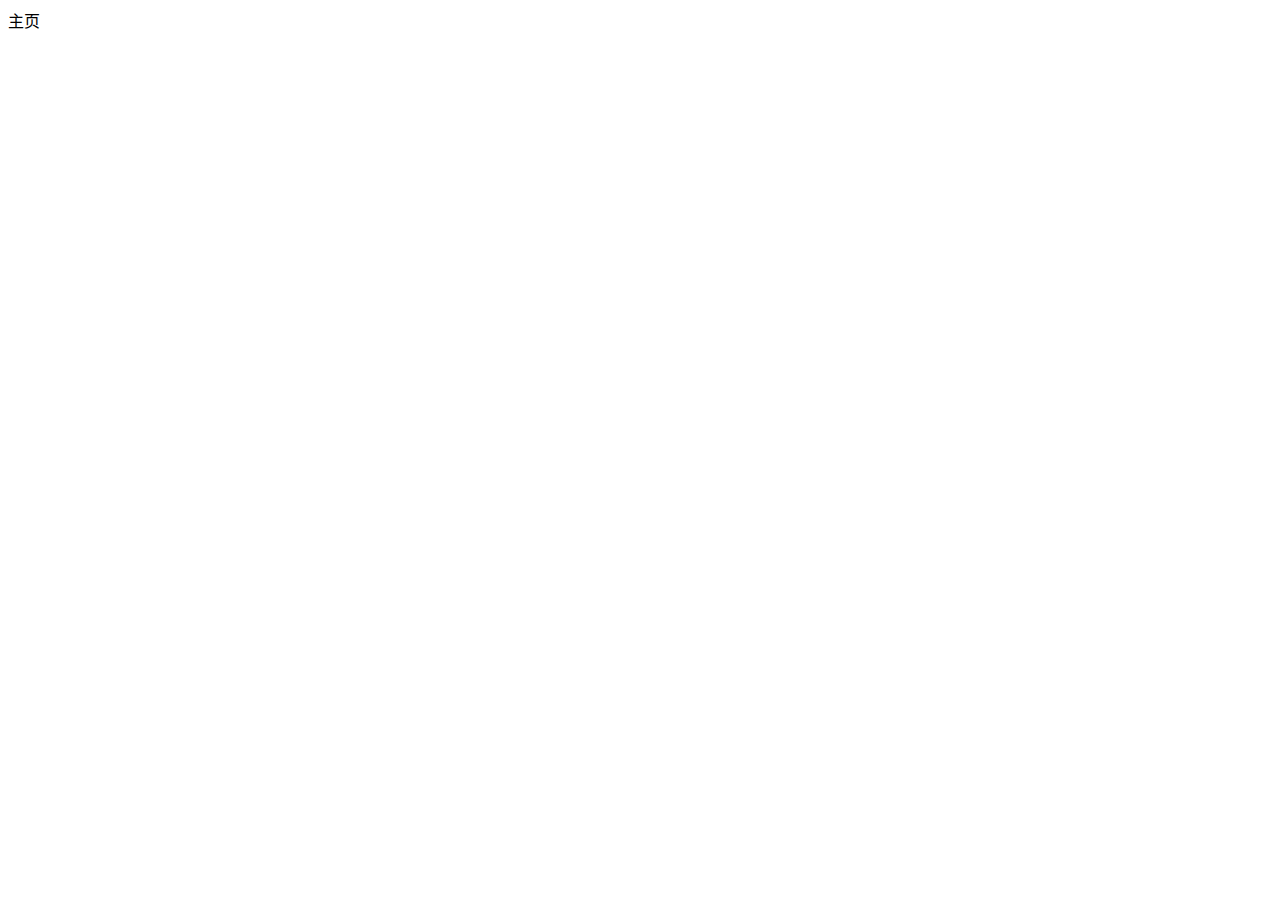
==== index.html @ a513fcd2 "登录完成" ====
<!DOCTYPE html>
<html lang="zh-CN">
<head>
    <meta charset="UTF-8">
    <meta http-equiv="X-UA-Compatible" content="IE=edge">
    <meta name="viewport" content="width=device-width, initial-scale=1.0">
    <title>Document</title>
</head>
<body>
    主页
</body>
</html>
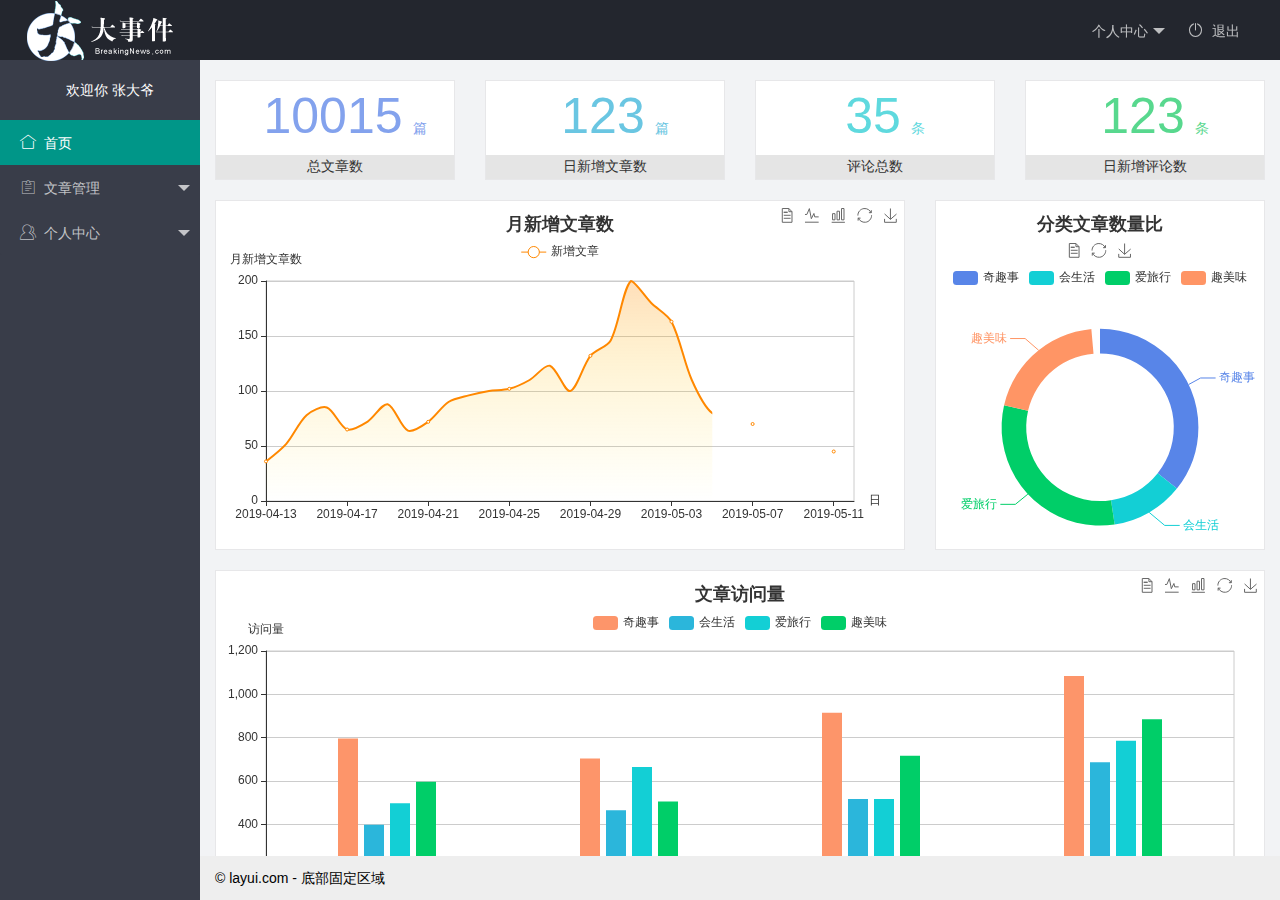
==== commit a3f0a530: "跳转主页完成" ====
--- a/index.html
+++ b/index.html
@@ -1,12 +1,148 @@
 <!DOCTYPE html>
-<html lang="zh-CN">
+<html>
+
 <head>
-    <meta charset="UTF-8">
-    <meta http-equiv="X-UA-Compatible" content="IE=edge">
-    <meta name="viewport" content="width=device-width, initial-scale=1.0">
-    <title>Document</title>
+  <meta charset="utf-8">
+  <meta name="viewport" content="width=device-width, initial-scale=1, maximum-scale=1">
+  <title>layout 后台大布局 - Layui</title>
+  <link rel="stylesheet" href="./assets/lib/layui/css/layui.css">
+  <link rel="stylesheet" href="./index/index.css">
 </head>
-<body>
-    主页
+
+<body class="layui-layout-body">
+  <div class="layui-layout layui-layout-admin">
+    <!-- 头部区域 -->
+    <div class="layui-header">
+      <!-- 左侧：图片 -->
+      <div class="layui-logo">
+        <img src="./assets/images/logo.png" alt="">
+      </div>
+      <!-- 右侧：个人菜单 -->
+      <ul class="layui-nav layui-layout-right">
+        <li class="layui-nav-item">
+          <a href="javascript:;" class="userinfo">
+            <span class="avatar">L</span>
+            <img src="http://t.cn/RCzsdCq" class="layui-nav-img"> 个人中心
+          </a>
+
+          <dl class="layui-nav-child">
+            <dd><a href="">基本资料</a></dd>
+            <dd><a href="">更换头像</a></dd>
+            <dd><a href="">重置密码</a></dd>
+          </dl>
+
+        </li>
+
+        <li class="layui-nav-item">
+          <a href="javascript:;" id="logout">
+            <i class="layui-icon layui-icon-logout"></i>退出
+          </a>
+        </li>
+
+      </ul>
+    </div>
+
+
+    <div class="layui-side layui-bg-black">
+      <div class="layui-side-scroll">
+        <!-- 左侧：顶部欢迎词 -->
+        <div class="userinfo">
+          <span class="avatar">L</span>
+          <img src="http://t.cn/RCzsdCq" class="layui-nav-img"> 欢迎你
+          <span class="username">张大爷</span>
+        </div>
+
+        <!-- 左侧：导航区-->
+        <ul class="layui-nav layui-nav-tree" lay-filter="test" lay-shrink="all">
+          <!-- ***************************************************首页 -->
+          <li class="layui-nav-item layui-this">
+            <a href="./home/home.html" target="fm">
+              <i class="layui-icon layui-icon-home"></i>首页
+            </a>
+          </li>
+
+
+          <!-- ***************************************************文章管理 -->
+          <li class="layui-nav-item">
+
+            <a class="" href="javascript:;">
+              <i class="layui-icon layui-icon-form"></i>文章管理
+            </a>
+
+            <dl class="layui-nav-child">
+              <dd>
+                <a href="./article/category.html" target="fm">
+                  <i class="layui-icon layui-icon-app"></i>类别管理
+                </a>
+              </dd>
+
+
+              <dd>
+                <a href="./article/article.html" target="fm">
+                  <i class="layui-icon layui-icon-app"></i>文章列表
+                </a>
+              </dd>
+
+
+              <dd>
+                <a href="./article/publisher.html" target="fm">
+                  <i class="layui-icon layui-icon-app"></i>发表文章
+                </a>
+              </dd>
+            </dl>
+          </li>
+
+          <!-- *****************************************************个人中心 -->
+          <li class="layui-nav-item">
+
+
+            <a href="javascript:;">
+              <i class="layui-icon layui-icon-user"></i>个人中心
+            </a>
+
+
+            <dl class="layui-nav-child">
+
+              <dd>
+                <a href="./user_info/user_info.html" target="fm">
+                  <i class="layui-icon layui-icon-app"></i>基本资料
+                </a>
+              </dd>
+
+              <dd>
+                <a href="./user/repwd.html" target="fm">
+                  <i class="layui-icon layui-icon-app"></i> 重置密码
+                </a>
+              </dd>
+
+              <dd>
+                <a href="./user/avatar.html" target="fm">
+                  <i class="layui-icon layui-icon-app"></i>更换头像
+                </a>
+              </dd>
+            </dl>
+
+
+
+          </li>
+        </ul>
+      </div>
+    </div>
+
+    <div class="layui-body">
+      <!-- 内容主体区域 -->
+      <!-- <div style="padding: 15px;">内容主体区域</div> -->
+      <iframe src="./home/home.html" name="fm" frameborder="0"></iframe>
+    </div>
+
+    <div class="layui-footer">
+      <!-- 底部固定区域 -->
+      © layui.com - 底部固定区域
+    </div>
+  </div>
+  <script src="./assets/lib/layui/layui.all.js"></script>
+  <script src="./assets/lib/jquery.js"></script>
+  <script src="./index/index.js"></script>
 </body>
+
 </html>--- a/assets/lib/layui/css/layui.css
+++ b/assets/lib/layui/css/layui.css
@@ -0,0 +1,2 @@
+/** layui-v2.5.6 MIT License By https://www.layui.com */
+ .layui-inline,img{display:inline-block;vertical-align:middle}h1,h2,h3,h4,h5,h6{font-weight:400}.layui-edge,.layui-header,.layui-inline,.layui-main{position:relative}.layui-body,.layui-edge,.layui-elip{overflow:hidden}.layui-btn,.layui-edge,.layui-inline,img{vertical-align:middle}.layui-btn,.layui-disabled,.layui-icon,.layui-unselect{-moz-user-select:none;-webkit-user-select:none;-ms-user-select:none}.layui-elip,.layui-form-checkbox span,.layui-form-pane .layui-form-label{text-overflow:ellipsis;white-space:nowrap}.layui-breadcrumb,.layui-tree-btnGroup{visibility:hidden}blockquote,body,button,dd,div,dl,dt,form,h1,h2,h3,h4,h5,h6,input,li,ol,p,pre,td,textarea,th,ul{margin:0;padding:0;-webkit-tap-highlight-color:rgba(0,0,0,0)}a:active,a:hover{outline:0}img{border:none}li{list-style:none}table{border-collapse:collapse;border-spacing:0}h4,h5,h6{font-size:100%}button,input,optgroup,option,select,textarea{font-family:inherit;font-size:inherit;font-style:inherit;font-weight:inherit;outline:0}pre{white-space:pre-wrap;white-space:-moz-pre-wrap;white-space:-pre-wrap;white-space:-o-pre-wrap;word-wrap:break-word}body{line-height:24px;font:14px Helvetica Neue,Helvetica,PingFang SC,Tahoma,Arial,sans-serif}hr{height:1px;margin:10px 0;border:0;clear:both}a{color:#333;text-decoration:none}a:hover{color:#777}a cite{font-style:normal;*cursor:pointer}.layui-border-box,.layui-border-box *{box-sizing:border-box}.layui-box,.layui-box *{box-sizing:content-box}.layui-clear{clear:both;*zoom:1}.layui-clear:after{content:'\20';clear:both;*zoom:1;display:block;height:0}.layui-inline{*display:inline;*zoom:1}.layui-edge{display:inline-block;width:0;height:0;border-width:6px;border-style:dashed;border-color:transparent}.layui-edge-top{top:-4px;border-bottom-color:#999;border-bottom-style:solid}.layui-edge-right{border-left-color:#999;border-left-style:solid}.layui-edge-bottom{top:2px;border-top-color:#999;border-top-style:solid}.layui-edge-left{border-right-color:#999;border-right-style:solid}.layui-disabled,.layui-disabled:hover{color:#d2d2d2!important;cursor:not-allowed!important}.layui-circle{border-radius:100%}.layui-show{display:block!important}.layui-hide{display:none!important}@font-face{font-family:layui-icon;src:url(../font/iconfont.eot?v=256);src:url(../font/iconfont.eot?v=256#iefix) format('embedded-opentype'),url(../font/iconfont.woff2?v=256) format('woff2'),url(../font/iconfont.woff?v=256) format('woff'),url(../font/iconfont.ttf?v=256) format('truetype'),url(../font/iconfont.svg?v=256#layui-icon) format('svg')}.layui-icon{font-family:layui-icon!important;font-size:16px;font-style:normal;-webkit-font-smoothing:antialiased;-moz-osx-font-smoothing:grayscale}.layui-icon-reply-fill:before{content:"\e611"}.layui-icon-set-fill:before{content:"\e614"}.layui-icon-menu-fill:before{content:"\e60f"}.layui-icon-search:before{content:"\e615"}.layui-icon-share:before{content:"\e641"}.layui-icon-set-sm:before{content:"\e620"}.layui-icon-engine:before{content:"\e628"}.layui-icon-close:before{content:"\1006"}.layui-icon-close-fill:before{content:"\1007"}.layui-icon-chart-screen:before{content:"\e629"}.layui-icon-star:before{content:"\e600"}.layui-icon-circle-dot:before{content:"\e617"}.layui-icon-chat:before{content:"\e606"}.layui-icon-release:before{content:"\e609"}.layui-icon-list:before{content:"\e60a"}.layui-icon-chart:before{content:"\e62c"}.layui-icon-ok-circle:before{content:"\1005"}.layui-icon-layim-theme:before{content:"\e61b"}.layui-icon-table:before{content:"\e62d"}.layui-icon-right:before{content:"\e602"}.layui-icon-left:before{content:"\e603"}.layui-icon-cart-simple:before{content:"\e698"}.layui-icon-face-cry:before{content:"\e69c"}.layui-icon-face-smile:before{content:"\e6af"}.layui-icon-survey:before{content:"\e6b2"}.layui-icon-tree:before{content:"\e62e"}.layui-icon-ie:before{content:"\e7bb"}.layui-icon-upload-circle:before{content:"\e62f"}.layui-icon-add-circle:before{content:"\e61f"}.layui-icon-download-circle:before{content:"\e601"}.layui-icon-templeate-1:before{content:"\e630"}.layui-icon-util:before{content:"\e631"}.layui-icon-face-surprised:before{content:"\e664"}.layui-icon-edit:before{content:"\e642"}.layui-icon-speaker:before{content:"\e645"}.layui-icon-down:before{content:"\e61a"}.layui-icon-file:before{content:"\e621"}.layui-icon-layouts:before{content:"\e632"}.layui-icon-rate-half:before{content:"\e6c9"}.layui-icon-add-circle-fine:before{content:"\e608"}.layui-icon-prev-circle:before{content:"\e633"}.layui-icon-read:before{content:"\e705"}.layui-icon-404:before{content:"\e61c"}.layui-icon-carousel:before{content:"\e634"}.layui-icon-help:before{content:"\e607"}.layui-icon-code-circle:before{content:"\e635"}.layui-icon-windows:before{content:"\e67f"}.layui-icon-water:before{content:"\e636"}.layui-icon-username:before{content:"\e66f"}.layui-icon-find-fill:before{content:"\e670"}.layui-icon-about:before{content:"\e60b"}.layui-icon-location:before{content:"\e715"}.layui-icon-up:before{content:"\e619"}.layui-icon-pause:before{content:"\e651"}.layui-icon-date:before{content:"\e637"}.layui-icon-layim-uploadfile:before{content:"\e61d"}.layui-icon-delete:before{content:"\e640"}.layui-icon-play:before{content:"\e652"}.layui-icon-top:before{content:"\e604"}.layui-icon-firefox:before{content:"\e686"}.layui-icon-friends:before{content:"\e612"}.layui-icon-refresh-3:before{content:"\e9aa"}.layui-icon-ok:before{content:"\e605"}.layui-icon-layer:before{content:"\e638"}.layui-icon-face-smile-fine:before{content:"\e60c"}.layui-icon-dollar:before{content:"\e659"}.layui-icon-group:before{content:"\e613"}.layui-icon-layim-download:before{content:"\e61e"}.layui-icon-picture-fine:before{content:"\e60d"}.layui-icon-link:before{content:"\e64c"}.layui-icon-diamond:before{content:"\e735"}.layui-icon-log:before{content:"\e60e"}.layui-icon-key:before{content:"\e683"}.layui-icon-rate-solid:before{content:"\e67a"}.layui-icon-fonts-del:before{content:"\e64f"}.layui-icon-unlink:before{content:"\e64d"}.layui-icon-fonts-clear:before{content:"\e639"}.layui-icon-triangle-r:before{content:"\e623"}.layui-icon-circle:before{content:"\e63f"}.layui-icon-radio:before{content:"\e643"}.layui-icon-align-center:before{content:"\e647"}.layui-icon-align-right:before{content:"\e648"}.layui-icon-align-left:before{content:"\e649"}.layui-icon-loading-1:before{content:"\e63e"}.layui-icon-return:before{content:"\e65c"}.layui-icon-fonts-strong:before{content:"\e62b"}.layui-icon-upload:before{content:"\e67c"}.layui-icon-dialogue:before{content:"\e63a"}.layui-icon-video:before{content:"\e6ed"}.layui-icon-headset:before{content:"\e6fc"}.layui-icon-cellphone-fine:before{content:"\e63b"}.layui-icon-add-1:before{content:"\e654"}.layui-icon-face-smile-b:before{content:"\e650"}.layui-icon-fonts-html:before{content:"\e64b"}.layui-icon-screen-full:before{content:"\e622"}.layui-icon-form:before{content:"\e63c"}.layui-icon-cart:before{content:"\e657"}.layui-icon-camera-fill:before{content:"\e65d"}.layui-icon-tabs:before{content:"\e62a"}.layui-icon-heart-fill:before{content:"\e68f"}.layui-icon-fonts-code:before{content:"\e64e"}.layui-icon-ios:before{content:"\e680"}.layui-icon-at:before{content:"\e687"}.layui-icon-fire:before{content:"\e756"}.layui-icon-set:before{content:"\e716"}.layui-icon-fonts-u:before{content:"\e646"}.layui-icon-triangle-d:before{content:"\e625"}.layui-icon-tips:before{content:"\e702"}.layui-icon-picture:before{content:"\e64a"}.layui-icon-more-vertical:before{content:"\e671"}.layui-icon-bluetooth:before{content:"\e689"}.layui-icon-flag:before{content:"\e66c"}.layui-icon-loading:before{content:"\e63d"}.layui-icon-fonts-i:before{content:"\e644"}.layui-icon-refresh-1:before{content:"\e666"}.layui-icon-rmb:before{content:"\e65e"}.layui-icon-addition:before{content:"\e624"}.layui-icon-home:before{content:"\e68e"}.layui-icon-time:before{content:"\e68d"}.layui-icon-user:before{content:"\e770"}.layui-icon-notice:before{content:"\e667"}.layui-icon-chrome:before{content:"\e68a"}.layui-icon-edge:before{content:"\e68b"}.layui-icon-login-weibo:before{content:"\e675"}.layui-icon-voice:before{content:"\e688"}.layui-icon-upload-drag:before{content:"\e681"}.layui-icon-login-qq:before{content:"\e676"}.layui-icon-snowflake:before{content:"\e6b1"}.layui-icon-heart:before{content:"\e68c"}.layui-icon-logout:before{content:"\e682"}.layui-icon-file-b:before{content:"\e655"}.layui-icon-template:before{content:"\e663"}.layui-icon-transfer:before{content:"\e691"}.layui-icon-auz:before{content:"\e672"}.layui-icon-console:before{content:"\e665"}.layui-icon-app:before{content:"\e653"}.layui-icon-prev:before{content:"\e65a"}.layui-icon-website:before{content:"\e7ae"}.layui-icon-next:before{content:"\e65b"}.layui-icon-component:before{content:"\e857"}.layui-icon-android:before{content:"\e684"}.layui-icon-more:before{content:"\e65f"}.layui-icon-login-wechat:before{content:"\e677"}.layui-icon-shrink-right:before{content:"\e668"}.layui-icon-spread-left:before{content:"\e66b"}.layui-icon-camera:before{content:"\e660"}.layui-icon-note:before{content:"\e66e"}.layui-icon-refresh:before{content:"\e669"}.layui-icon-female:before{content:"\e661"}.layui-icon-male:before{content:"\e662"}.layui-icon-screen-restore:before{content:"\e758"}.layui-icon-password:before{content:"\e673"}.layui-icon-senior:before{content:"\e674"}.layui-icon-theme:before{content:"\e66a"}.layui-icon-tread:before{content:"\e6c5"}.layui-icon-praise:before{content:"\e6c6"}.layui-icon-star-fill:before{content:"\e658"}.layui-icon-rate:before{content:"\e67b"}.layui-icon-template-1:before{content:"\e656"}.layui-icon-vercode:before{content:"\e679"}.layui-icon-service:before{content:"\e626"}.layui-icon-cellphone:before{content:"\e678"}.layui-icon-print:before{content:"\e66d"}.layui-icon-cols:before{content:"\e610"}.layui-icon-wifi:before{content:"\e7e0"}.layui-icon-export:before{content:"\e67d"}.layui-icon-rss:before{content:"\e808"}.layui-icon-slider:before{content:"\e714"}.layui-icon-email:before{content:"\e618"}.layui-icon-subtraction:before{content:"\e67e"}.layui-icon-mike:before{content:"\e6dc"}.layui-icon-light:before{content:"\e748"}.layui-icon-gift:before{content:"\e627"}.layui-icon-mute:before{content:"\e685"}.layui-icon-reduce-circle:before{content:"\e616"}.layui-icon-music:before{content:"\e690"}.layui-main{width:1140px;margin:0 auto}.layui-header{z-index:1000;height:60px}.layui-header a:hover{transition:all .5s;-webkit-transition:all .5s}.layui-side{position:fixed;left:0;top:0;bottom:0;z-index:999;width:200px;overflow-x:hidden}.layui-side-scroll{position:relative;width:220px;height:100%;overflow-x:hidden}.layui-body{position:absolute;left:200px;right:0;top:0;bottom:0;z-index:998;width:auto;overflow-y:auto;box-sizing:border-box}.layui-layout-body{overflow:hidden}.layui-layout-admin .layui-header{background-color:#23262E}.layui-layout-admin .layui-side{top:60px;width:200px;overflow-x:hidden}.layui-layout-admin .layui-body{position:fixed;top:60px;bottom:44px}.layui-layout-admin .layui-main{width:auto;margin:0 15px}.layui-layout-admin .layui-footer{position:fixed;left:200px;right:0;bottom:0;height:44px;line-height:44px;padding:0 15px;background-color:#eee}.layui-layout-admin .layui-logo{position:absolute;left:0;top:0;width:200px;height:100%;line-height:60px;text-align:center;color:#009688;font-size:16px}.layui-layout-admin .layui-header .layui-nav{background:0 0}.layui-layout-left{position:absolute!important;left:200px;top:0}.layui-layout-right{position:absolute!important;right:0;top:0}.layui-container{position:relative;margin:0 auto;padding:0 15px;box-sizing:border-box}.layui-fluid{position:relative;margin:0 auto;padding:0 15px}.layui-row:after,.layui-row:before{content:'';display:block;clear:both}.layui-col-lg1,.layui-col-lg10,.layui-col-lg11,.layui-col-lg12,.layui-col-lg2,.layui-col-lg3,.layui-col-lg4,.layui-col-lg5,.layui-col-lg6,.layui-col-lg7,.layui-col-lg8,.layui-col-lg9,.layui-col-md1,.layui-col-md10,.layui-col-md11,.layui-col-md12,.layui-col-md2,.layui-col-md3,.layui-col-md4,.layui-col-md5,.layui-col-md6,.layui-col-md7,.layui-col-md8,.layui-col-md9,.layui-col-sm1,.layui-col-sm10,.layui-col-sm11,.layui-col-sm12,.layui-col-sm2,.layui-col-sm3,.layui-col-sm4,.layui-col-sm5,.layui-col-sm6,.layui-col-sm7,.layui-col-sm8,.layui-col-sm9,.layui-col-xs1,.layui-col-xs10,.layui-col-xs11,.layui-col-xs12,.layui-col-xs2,.layui-col-xs3,.layui-col-xs4,.layui-col-xs5,.layui-col-xs6,.layui-col-xs7,.layui-col-xs8,.layui-col-xs9{position:relative;display:block;box-sizing:border-box}.layui-col-xs1,.layui-col-xs10,.layui-col-xs11,.layui-col-xs12,.layui-col-xs2,.layui-col-xs3,.layui-col-xs4,.layui-col-xs5,.layui-col-xs6,.layui-col-xs7,.layui-col-xs8,.layui-col-xs9{float:left}.layui-col-xs1{width:8.33333333%}.layui-col-xs2{width:16.66666667%}.layui-col-xs3{width:25%}.layui-col-xs4{width:33.33333333%}.layui-col-xs5{width:41.66666667%}.layui-col-xs6{width:50%}.layui-col-xs7{width:58.33333333%}.layui-col-xs8{width:66.66666667%}.layui-col-xs9{width:75%}.layui-col-xs10{width:83.33333333%}.layui-col-xs11{width:91.66666667%}.layui-col-xs12{width:100%}.layui-col-xs-offset1{margin-left:8.33333333%}.layui-col-xs-offset2{margin-left:16.66666667%}.layui-col-xs-offset3{margin-left:25%}.layui-col-xs-offset4{margin-left:33.33333333%}.layui-col-xs-offset5{margin-left:41.66666667%}.layui-col-xs-offset6{margin-left:50%}.layui-col-xs-offset7{margin-left:58.33333333%}.layui-col-xs-offset8{margin-left:66.66666667%}.layui-col-xs-offset9{margin-left:75%}.layui-col-xs-offset10{margin-left:83.33333333%}.layui-col-xs-offset11{margin-left:91.66666667%}.layui-col-xs-offset12{margin-left:100%}@media screen and (max-width:768px){.layui-hide-xs{display:none!important}.layui-show-xs-block{display:block!important}.layui-show-xs-inline{display:inline!important}.layui-show-xs-inline-block{display:inline-block!important}}@media screen and (min-width:768px){.layui-container{width:750px}.layui-hide-sm{display:none!important}.layui-show-sm-block{display:block!important}.layui-show-sm-inline{display:inline!important}.layui-show-sm-inline-block{display:inline-block!important}.layui-col-sm1,.layui-col-sm10,.layui-col-sm11,.layui-col-sm12,.layui-col-sm2,.layui-col-sm3,.layui-col-sm4,.layui-col-sm5,.layui-col-sm6,.layui-col-sm7,.layui-col-sm8,.layui-col-sm9{float:left}.layui-col-sm1{width:8.33333333%}.layui-col-sm2{width:16.66666667%}.layui-col-sm3{width:25%}.layui-col-sm4{width:33.33333333%}.layui-col-sm5{width:41.66666667%}.layui-col-sm6{width:50%}.layui-col-sm7{width:58.33333333%}.layui-col-sm8{width:66.66666667%}.layui-col-sm9{width:75%}.layui-col-sm10{width:83.33333333%}.layui-col-sm11{width:91.66666667%}.layui-col-sm12{width:100%}.layui-col-sm-offset1{margin-left:8.33333333%}.layui-col-sm-offset2{margin-left:16.66666667%}.layui-col-sm-offset3{margin-left:25%}.layui-col-sm-offset4{margin-left:33.33333333%}.layui-col-sm-offset5{margin-left:41.66666667%}.layui-col-sm-offset6{margin-left:50%}.layui-col-sm-offset7{margin-left:58.33333333%}.layui-col-sm-offset8{margin-left:66.66666667%}.layui-col-sm-offset9{margin-left:75%}.layui-col-sm-offset10{margin-left:83.33333333%}.layui-col-sm-offset11{margin-left:91.66666667%}.layui-col-sm-offset12{margin-left:100%}}@media screen and (min-width:992px){.layui-container{width:970px}.layui-hide-md{display:none!important}.layui-show-md-block{display:block!important}.layui-show-md-inline{display:inline!important}.layui-show-md-inline-block{display:inline-block!important}.layui-col-md1,.layui-col-md10,.layui-col-md11,.layui-col-md12,.layui-col-md2,.layui-col-md3,.layui-col-md4,.layui-col-md5,.layui-col-md6,.layui-col-md7,.layui-col-md8,.layui-col-md9{float:left}.layui-col-md1{width:8.33333333%}.layui-col-md2{width:16.66666667%}.layui-col-md3{width:25%}.layui-col-md4{width:33.33333333%}.layui-col-md5{width:41.66666667%}.layui-col-md6{width:50%}.layui-col-md7{width:58.33333333%}.layui-col-md8{width:66.66666667%}.layui-col-md9{width:75%}.layui-col-md10{width:83.33333333%}.layui-col-md11{width:91.66666667%}.layui-col-md12{width:100%}.layui-col-md-offset1{margin-left:8.33333333%}.layui-col-md-offset2{margin-left:16.66666667%}.layui-col-md-offset3{margin-left:25%}.layui-col-md-offset4{margin-left:33.33333333%}.layui-col-md-offset5{margin-left:41.66666667%}.layui-col-md-offset6{margin-left:50%}.layui-col-md-offset7{margin-left:58.33333333%}.layui-col-md-offset8{margin-left:66.66666667%}.layui-col-md-offset9{margin-left:75%}.layui-col-md-offset10{margin-left:83.33333333%}.layui-col-md-offset11{margin-left:91.66666667%}.layui-col-md-offset12{margin-left:100%}}@media screen and (min-width:1200px){.layui-container{width:1170px}.layui-hide-lg{display:none!important}.layui-show-lg-block{display:block!important}.layui-show-lg-inline{display:inline!important}.layui-show-lg-inline-block{display:inline-block!important}.layui-col-lg1,.layui-col-lg10,.layui-col-lg11,.layui-col-lg12,.layui-col-lg2,.layui-col-lg3,.layui-col-lg4,.layui-col-lg5,.layui-col-lg6,.layui-col-lg7,.layui-col-lg8,.layui-col-lg9{float:left}.layui-col-lg1{width:8.33333333%}.layui-col-lg2{width:16.66666667%}.layui-col-lg3{width:25%}.layui-col-lg4{width:33.33333333%}.layui-col-lg5{width:41.66666667%}.layui-col-lg6{width:50%}.layui-col-lg7{width:58.33333333%}.layui-col-lg8{width:66.66666667%}.layui-col-lg9{width:75%}.layui-col-lg10{width:83.33333333%}.layui-col-lg11{width:91.66666667%}.layui-col-lg12{width:100%}.layui-col-lg-offset1{margin-left:8.33333333%}.layui-col-lg-offset2{margin-left:16.66666667%}.layui-col-lg-offset3{margin-left:25%}.layui-col-lg-offset4{margin-left:33.33333333%}.layui-col-lg-offset5{margin-left:41.66666667%}.layui-col-lg-offset6{margin-left:50%}.layui-col-lg-offset7{margin-left:58.33333333%}.layui-col-lg-offset8{margin-left:66.66666667%}.layui-col-lg-offset9{margin-left:75%}.layui-col-lg-offset10{margin-left:83.33333333%}.layui-col-lg-offset11{margin-left:91.66666667%}.layui-col-lg-offset12{margin-left:100%}}.layui-col-space1{margin:-.5px}.layui-col-space1>*{padding:.5px}.layui-col-space2{margin:-1px}.layui-col-space2>*{padding:1px}.layui-col-space4{margin:-2px}.layui-col-space4>*{padding:2px}.layui-col-space5{margin:-2.5px}.layui-col-space5>*{padding:2.5px}.layui-col-space6{margin:-3px}.layui-col-space6>*{padding:3px}.layui-col-space8{margin:-4px}.layui-col-space8>*{padding:4px}.layui-col-space10{margin:-5px}.layui-col-space10>*{padding:5px}.layui-col-space12{margin:-6px}.layui-col-space12>*{padding:6px}.layui-col-space14{margin:-7px}.layui-col-space14>*{padding:7px}.layui-col-space15{margin:-7.5px}.layui-col-space15>*{padding:7.5px}.layui-col-space16{margin:-8px}.layui-col-space16>*{padding:8px}.layui-col-space18{margin:-9px}.layui-col-space18>*{padding:9px}.layui-col-space20{margin:-10px}.layui-col-space20>*{padding:10px}.layui-col-space22{margin:-11px}.layui-col-space22>*{padding:11px}.layui-col-space24{margin:-12px}.layui-col-space24>*{padding:12px}.layui-col-space25{margin:-12.5px}.layui-col-space25>*{padding:12.5px}.layui-col-space26{margin:-13px}.layui-col-space26>*{padding:13px}.layui-col-space28{margin:-14px}.layui-col-space28>*{padding:14px}.layui-col-space30{margin:-15px}.layui-col-space30>*{padding:15px}.layui-btn,.layui-input,.layui-select,.layui-textarea,.layui-upload-button{outline:0;-webkit-appearance:none;transition:all .3s;-webkit-transition:all .3s;box-sizing:border-box}.layui-elem-quote{margin-bottom:10px;padding:15px;line-height:22px;border-left:5px solid #009688;border-radius:0 2px 2px 0;background-color:#f2f2f2}.layui-quote-nm{border-style:solid;border-width:1px 1px 1px 5px;background:0 0}.layui-elem-field{margin-bottom:10px;padding:0;border-width:1px;border-style:solid}.layui-elem-field legend{margin-left:20px;padding:0 10px;font-size:20px;font-weight:300}.layui-field-title{margin:10px 0 20px;border-width:1px 0 0}.layui-field-box{padding:10px 15px}.layui-field-title .layui-field-box{padding:10px 0}.layui-progress{position:relative;height:6px;border-radius:20px;background-color:#e2e2e2}.layui-progress-bar{position:absolute;left:0;top:0;width:0;max-width:100%;height:6px;border-radius:20px;text-align:right;background-color:#5FB878;transition:all .3s;-webkit-transition:all .3s}.layui-progress-big,.layui-progress-big .layui-progress-bar{height:18px;line-height:18px}.layui-progress-text{position:relative;top:-20px;line-height:18px;font-size:12px;color:#666}.layui-progress-big .layui-progress-text{position:static;padding:0 10px;color:#fff}.layui-collapse{border-width:1px;border-style:solid;border-radius:2px}.layui-colla-content,.layui-colla-item{border-top-width:1px;border-top-style:solid}.layui-colla-item:first-child{border-top:none}.layui-colla-title{position:relative;height:42px;line-height:42px;padding:0 15px 0 35px;color:#333;background-color:#f2f2f2;cursor:pointer;font-size:14px;overflow:hidden}.layui-colla-content{display:none;padding:10px 15px;line-height:22px;color:#666}.layui-colla-icon{position:absolute;left:15px;top:0;font-size:14px}.layui-card{margin-bottom:15px;border-radius:2px;background-color:#fff;box-shadow:0 1px 2px 0 rgba(0,0,0,.05)}.layui-card:last-child{margin-bottom:0}.layui-card-header{position:relative;height:42px;line-height:42px;padding:0 15px;border-bottom:1px solid #f6f6f6;color:#333;border-radius:2px 2px 0 0;font-size:14px}.layui-bg-black,.layui-bg-blue,.layui-bg-cyan,.layui-bg-green,.layui-bg-orange,.layui-bg-red{color:#fff!important}.layui-card-body{position:relative;padding:10px 15px;line-height:24px}.layui-card-body[pad15]{padding:15px}.layui-card-body[pad20]{padding:20px}.layui-card-body .layui-table{margin:5px 0}.layui-card .layui-tab{margin:0}.layui-panel-window{position:relative;padding:15px;border-radius:0;border-top:5px solid #E6E6E6;background-color:#fff}.layui-auxiliar-moving{position:fixed;left:0;right:0;top:0;bottom:0;width:100%;height:100%;background:0 0;z-index:9999999999}.layui-form-label,.layui-form-mid,.layui-form-select,.layui-input-block,.layui-input-inline,.layui-textarea{position:relative}.layui-bg-red{background-color:#FF5722!important}.layui-bg-orange{background-color:#FFB800!important}.layui-bg-green{background-color:#009688!important}.layui-bg-cyan{background-color:#2F4056!important}.layui-bg-blue{background-color:#1E9FFF!important}.layui-bg-black{background-color:#393D49!important}.layui-bg-gray{background-color:#eee!important;color:#666!important}.layui-badge-rim,.layui-colla-content,.layui-colla-item,.layui-collapse,.layui-elem-field,.layui-form-pane .layui-form-item[pane],.layui-form-pane .layui-form-label,.layui-input,.layui-layedit,.layui-layedit-tool,.layui-quote-nm,.layui-select,.layui-tab-bar,.layui-tab-card,.layui-tab-title,.layui-tab-title .layui-this:after,.layui-textarea{border-color:#e6e6e6}.layui-timeline-item:before,hr{background-color:#e6e6e6}.layui-text{line-height:22px;font-size:14px;color:#666}.layui-text h1,.layui-text h2,.layui-text h3{font-weight:500;color:#333}.layui-text h1{font-size:30px}.layui-text h2{font-size:24px}.layui-text h3{font-size:18px}.layui-text a:not(.layui-btn){color:#01AAED}.layui-text a:not(.layui-btn):hover{text-decoration:underline}.layui-text ul{padding:5px 0 5px 15px}.layui-text ul li{margin-top:5px;list-style-type:disc}.layui-text em,.layui-word-aux{color:#999!important;padding:0 5px!important}.layui-btn{display:inline-block;height:38px;line-height:38px;padding:0 18px;background-color:#009688;color:#fff;white-space:nowrap;text-align:center;font-size:14px;border:none;border-radius:2px;cursor:pointer}.layui-btn:hover{opacity:.8;filter:alpha(opacity=80);color:#fff}.layui-btn:active{opacity:1;filter:alpha(opacity=100)}.layui-btn+.layui-btn{margin-left:10px}.layui-btn-container{font-size:0}.layui-btn-container .layui-btn{margin-right:10px;margin-bottom:10px}.layui-btn-container .layui-btn+.layui-btn{margin-left:0}.layui-table .layui-btn-container .layui-btn{margin-bottom:9px}.layui-btn-radius{border-radius:100px}.layui-btn .layui-icon{margin-right:3px;font-size:18px;vertical-align:bottom;vertical-align:middle\9}.layui-btn-primary{border:1px solid #C9C9C9;background-color:#fff;color:#555}.layui-btn-primary:hover{border-color:#009688;color:#333}.layui-btn-normal{background-color:#1E9FFF}.layui-btn-warm{background-color:#FFB800}.layui-btn-danger{background-color:#FF5722}.layui-btn-checked{background-color:#5FB878}.layui-btn-disabled,.layui-btn-disabled:active,.layui-btn-disabled:hover{border:1px solid #e6e6e6;background-color:#FBFBFB;color:#C9C9C9;cursor:not-allowed;opacity:1}.layui-btn-lg{height:44px;line-height:44px;padding:0 25px;font-size:16px}.layui-btn-sm{height:30px;line-height:30px;padding:0 10px;font-size:12px}.layui-btn-sm i{font-size:16px!important}.layui-btn-xs{height:22px;line-height:22px;padding:0 5px;font-size:12px}.layui-btn-xs i{font-size:14px!important}.layui-btn-group{display:inline-block;vertical-align:middle;font-size:0}.layui-btn-group .layui-btn{margin-left:0!important;margin-right:0!important;border-left:1px solid rgba(255,255,255,.5);border-radius:0}.layui-btn-group .layui-btn-primary{border-left:none}.layui-btn-group .layui-btn-primary:hover{border-color:#C9C9C9;color:#009688}.layui-btn-group .layui-btn:first-child{border-left:none;border-radius:2px 0 0 2px}.layui-btn-group .layui-btn-primary:first-child{border-left:1px solid #c9c9c9}.layui-btn-group .layui-btn:last-child{border-radius:0 2px 2px 0}.layui-btn-group .layui-btn+.layui-btn{margin-left:0}.layui-btn-group+.layui-btn-group{margin-left:10px}.layui-btn-fluid{width:100%}.layui-input,.layui-select,.layui-textarea{height:38px;line-height:1.3;line-height:38px\9;border-width:1px;border-style:solid;background-color:#fff;border-radius:2px}.layui-input::-webkit-input-placeholder,.layui-select::-webkit-input-placeholder,.layui-textarea::-webkit-input-placeholder{line-height:1.3}.layui-input,.layui-textarea{display:block;width:100%;padding-left:10px}.layui-input:hover,.layui-textarea:hover{border-color:#D2D2D2!important}.layui-input:focus,.layui-textarea:focus{border-color:#C9C9C9!important}.layui-textarea{min-height:100px;height:auto;line-height:20px;padding:6px 10px;resize:vertical}.layui-select{padding:0 10px}.layui-form input[type=checkbox],.layui-form input[type=radio],.layui-form select{display:none}.layui-form [lay-ignore]{display:initial}.layui-form-item{margin-bottom:15px;clear:both;*zoom:1}.layui-form-item:after{content:'\20';clear:both;*zoom:1;display:block;height:0}.layui-form-label{float:left;display:block;padding:9px 15px;width:80px;font-weight:400;line-height:20px;text-align:right}.layui-form-label-col{display:block;float:none;padding:9px 0;line-height:20px;text-align:left}.layui-form-item .layui-inline{margin-bottom:5px;margin-right:10px}.layui-input-block{margin-left:110px;min-height:36px}.layui-input-inline{display:inline-block;vertical-align:middle}.layui-form-item .layui-input-inline{float:left;width:190px;margin-right:10px}.layui-form-text .layui-input-inline{width:auto}.layui-form-mid{float:left;display:block;padding:9px 0!important;line-height:20px;margin-right:10px}.layui-form-danger+.layui-form-select .layui-input,.layui-form-danger:focus{border-color:#FF5722!important}.layui-form-select .layui-input{padding-right:30px;cursor:pointer}.layui-form-select .layui-edge{position:absolute;right:10px;top:50%;margin-top:-3px;cursor:pointer;border-width:6px;border-top-color:#c2c2c2;border-top-style:solid;transition:all .3s;-webkit-transition:all .3s}.layui-form-select dl{display:none;position:absolute;left:0;top:42px;padding:5px 0;z-index:899;min-width:100%;border:1px solid #d2d2d2;max-height:300px;overflow-y:auto;background-color:#fff;border-radius:2px;box-shadow:0 2px 4px rgba(0,0,0,.12);box-sizing:border-box}.layui-form-select dl dd,.layui-form-select dl dt{padding:0 10px;line-height:36px;white-space:nowrap;overflow:hidden;text-overflow:ellipsis}.layui-form-select dl dt{font-size:12px;color:#999}.layui-form-select dl dd{cursor:pointer}.layui-form-select dl dd:hover{background-color:#f2f2f2;-webkit-transition:.5s all;transition:.5s all}.layui-form-select .layui-select-group dd{padding-left:20px}.layui-form-select dl dd.layui-select-tips{padding-left:10px!important;color:#999}.layui-form-select dl dd.layui-this{background-color:#5FB878;color:#fff}.layui-form-checkbox,.layui-form-select dl dd.layui-disabled{background-color:#fff}.layui-form-selected dl{display:block}.layui-form-checkbox,.layui-form-checkbox *,.layui-form-switch{display:inline-block;vertical-align:middle}.layui-form-selected .layui-edge{margin-top:-9px;-webkit-transform:rotate(180deg);transform:rotate(180deg);margin-top:-3px\9}:root .layui-form-selected .layui-edge{margin-top:-9px\0/IE9}.layui-form-selectup dl{top:auto;bottom:42px}.layui-select-none{margin:5px 0;text-align:center;color:#999}.layui-select-disabled .layui-disabled{border-color:#eee!important}.layui-select-disabled .layui-edge{border-top-color:#d2d2d2}.layui-form-checkbox{position:relative;height:30px;line-height:30px;margin-right:10px;padding-right:30px;cursor:pointer;font-size:0;-webkit-transition:.1s linear;transition:.1s linear;box-sizing:border-box}.layui-form-checkbox span{padding:0 10px;height:100%;font-size:14px;border-radius:2px 0 0 2px;background-color:#d2d2d2;color:#fff;overflow:hidden}.layui-form-checkbox:hover span{background-color:#c2c2c2}.layui-form-checkbox i{position:absolute;right:0;top:0;width:30px;height:28px;border:1px solid #d2d2d2;border-left:none;border-radius:0 2px 2px 0;color:#fff;font-size:20px;text-align:center}.layui-form-checkbox:hover i{border-color:#c2c2c2;color:#c2c2c2}.layui-form-checked,.layui-form-checked:hover{border-color:#5FB878}.layui-form-checked span,.layui-form-checked:hover span{background-color:#5FB878}.layui-form-checked i,.layui-form-checked:hover i{color:#5FB878}.layui-form-item .layui-form-checkbox{margin-top:4px}.layui-form-checkbox[lay-skin=primary]{height:auto!important;line-height:normal!important;min-width:18px;min-height:18px;border:none!important;margin-right:0;padding-left:28px;padding-right:0;background:0 0}.layui-form-checkbox[lay-skin=primary] span{padding-left:0;padding-right:15px;line-height:18px;background:0 0;color:#666}.layui-form-checkbox[lay-skin=primary] i{right:auto;left:0;width:16px;height:16px;line-height:16px;border:1px solid #d2d2d2;font-size:12px;border-radius:2px;background-color:#fff;-webkit-transition:.1s linear;transition:.1s linear}.layui-form-checkbox[lay-skin=primary]:hover i{border-color:#5FB878;color:#fff}.layui-form-checked[lay-skin=primary] i{border-color:#5FB878!important;background-color:#5FB878;color:#fff}.layui-checkbox-disbaled[lay-skin=primary] span{background:0 0!important;color:#c2c2c2}.layui-checkbox-disbaled[lay-skin=primary]:hover i{border-color:#d2d2d2}.layui-form-item .layui-form-checkbox[lay-skin=primary]{margin-top:10px}.layui-form-switch{position:relative;height:22px;line-height:22px;min-width:35px;padding:0 5px;margin-top:8px;border:1px solid #d2d2d2;border-radius:20px;cursor:pointer;background-color:#fff;-webkit-transition:.1s linear;transition:.1s linear}.layui-form-switch i{position:absolute;left:5px;top:3px;width:16px;height:16px;border-radius:20px;background-color:#d2d2d2;-webkit-transition:.1s linear;transition:.1s linear}.layui-form-switch em{position:relative;top:0;width:25px;margin-left:21px;padding:0!important;text-align:center!important;color:#999!important;font-style:normal!important;font-size:12px}.layui-form-onswitch{border-color:#5FB878;background-color:#5FB878}.layui-checkbox-disbaled,.layui-checkbox-disbaled i{border-color:#e2e2e2!important}.layui-form-onswitch i{left:100%;margin-left:-21px;background-color:#fff}.layui-form-onswitch em{margin-left:5px;margin-right:21px;color:#fff!important}.layui-checkbox-disbaled span{background-color:#e2e2e2!important}.layui-checkbox-disbaled:hover i{color:#fff!important}[lay-radio]{display:none}.layui-form-radio,.layui-form-radio *{display:inline-block;vertical-align:middle}.layui-form-radio{line-height:28px;margin:6px 10px 0 0;padding-right:10px;cursor:pointer;font-size:0}.layui-form-radio *{font-size:14px}.layui-form-radio>i{margin-right:8px;font-size:22px;color:#c2c2c2}.layui-form-radio>i:hover,.layui-form-radioed>i{color:#5FB878}.layui-radio-disbaled>i{color:#e2e2e2!important}.layui-form-pane .layui-form-label{width:110px;padding:8px 15px;height:38px;line-height:20px;border-width:1px;border-style:solid;border-radius:2px 0 0 2px;text-align:center;background-color:#FBFBFB;overflow:hidden;box-sizing:border-box}.layui-form-pane .layui-input-inline{margin-left:-1px}.layui-form-pane .layui-input-block{margin-left:110px;left:-1px}.layui-form-pane .layui-input{border-radius:0 2px 2px 0}.layui-form-pane .layui-form-text .layui-form-label{float:none;width:100%;border-radius:2px;box-sizing:border-box;text-align:left}.layui-form-pane .layui-form-text .layui-input-inline{display:block;margin:0;top:-1px;clear:both}.layui-form-pane .layui-form-text .layui-input-block{margin:0;left:0;top:-1px}.layui-form-pane .layui-form-text .layui-textarea{min-height:100px;border-radius:0 0 2px 2px}.layui-form-pane .layui-form-checkbox{margin:4px 0 4px 10px}.layui-form-pane .layui-form-radio,.layui-form-pane .layui-form-switch{margin-top:6px;margin-left:10px}.layui-form-pane .layui-form-item[pane]{position:relative;border-width:1px;border-style:solid}.layui-form-pane .layui-form-item[pane] .layui-form-label{position:absolute;left:0;top:0;height:100%;border-width:0 1px 0 0}.layui-form-pane .layui-form-item[pane] .layui-input-inline{margin-left:110px}@media screen and (max-width:450px){.layui-form-item .layui-form-label{text-overflow:ellipsis;overflow:hidden;white-space:nowrap}.layui-form-item .layui-inline{display:block;margin-right:0;margin-bottom:20px;clear:both}.layui-form-item .layui-inline:after{content:'\20';clear:both;display:block;height:0}.layui-form-item .layui-input-inline{display:block;float:none;left:-3px;width:auto;margin:0 0 10px 112px}.layui-form-item .layui-input-inline+.layui-form-mid{margin-left:110px;top:-5px;padding:0}.layui-form-item .layui-form-checkbox{margin-right:5px;margin-bottom:5px}}.layui-layedit{border-width:1px;border-style:solid;border-radius:2px}.layui-layedit-tool{padding:3px 5px;border-bottom-width:1px;border-bottom-style:solid;font-size:0}.layedit-tool-fixed{position:fixed;top:0;border-top:1px solid #e2e2e2}.layui-layedit-tool .layedit-tool-mid,.layui-layedit-tool .layui-icon{display:inline-block;vertical-align:middle;text-align:center;font-size:14px}.layui-layedit-tool .layui-icon{position:relative;width:32px;height:30px;line-height:30px;margin:3px 5px;color:#777;cursor:pointer;border-radius:2px}.layui-layedit-tool .layui-icon:hover{color:#393D49}.layui-layedit-tool .layui-icon:active{color:#000}.layui-layedit-tool .layedit-tool-active{background-color:#e2e2e2;color:#000}.layui-layedit-tool .layui-disabled,.layui-layedit-tool .layui-disabled:hover{color:#d2d2d2;cursor:not-allowed}.layui-layedit-tool .layedit-tool-mid{width:1px;height:18px;margin:0 10px;background-color:#d2d2d2}.layedit-tool-html{width:50px!important;font-size:30px!important}.layedit-tool-b,.layedit-tool-code,.layedit-tool-help{font-size:16px!important}.layedit-tool-d,.layedit-tool-face,.layedit-tool-image,.layedit-tool-unlink{font-size:18px!important}.layedit-tool-image input{position:absolute;font-size:0;left:0;top:0;width:100%;height:100%;opacity:.01;filter:Alpha(opacity=1);cursor:pointer}.layui-layedit-iframe iframe{display:block;width:100%}#LAY_layedit_code{overflow:hidden}.layui-laypage{display:inline-block;*display:inline;*zoom:1;vertical-align:middle;margin:10px 0;font-size:0}.layui-laypage>a:first-child,.layui-laypage>a:first-child em{border-radius:2px 0 0 2px}.layui-laypage>a:last-child,.layui-laypage>a:last-child em{border-radius:0 2px 2px 0}.layui-laypage>:first-child{margin-left:0!important}.layui-laypage>:last-child{margin-right:0!important}.layui-laypage a,.layui-laypage button,.layui-laypage input,.layui-laypage select,.layui-laypage span{border:1px solid #e2e2e2}.layui-laypage a,.layui-laypage span{display:inline-block;*display:inline;*zoom:1;vertical-align:middle;padding:0 15px;height:28px;line-height:28px;margin:0 -1px 5px 0;background-color:#fff;color:#333;font-size:12px}.layui-flow-more a *,.layui-laypage input,.layui-table-view select[lay-ignore]{display:inline-block}.layui-laypage a:hover{color:#009688}.layui-laypage em{font-style:normal}.layui-laypage .layui-laypage-spr{color:#999;font-weight:700}.layui-laypage a{text-decoration:none}.layui-laypage .layui-laypage-curr{position:relative}.layui-laypage .layui-laypage-curr em{position:relative;color:#fff}.layui-laypage .layui-laypage-curr .layui-laypage-em{position:absolute;left:-1px;top:-1px;padding:1px;width:100%;height:100%;background-color:#009688}.layui-laypage-em{border-radius:2px}.layui-laypage-next em,.layui-laypage-prev em{font-family:Sim sun;font-size:16px}.layui-laypage .layui-laypage-count,.layui-laypage .layui-laypage-limits,.layui-laypage .layui-laypage-refresh,.layui-laypage .layui-laypage-skip{margin-left:10px;margin-right:10px;padding:0;border:none}.layui-laypage .layui-laypage-limits,.layui-laypage .layui-laypage-refresh{vertical-align:top}.layui-laypage .layui-laypage-refresh i{font-size:18px;cursor:pointer}.layui-laypage select{height:22px;padding:3px;border-radius:2px;cursor:pointer}.layui-laypage .layui-laypage-skip{height:30px;line-height:30px;color:#999}.layui-laypage button,.layui-laypage input{height:30px;line-height:30px;border-radius:2px;vertical-align:top;background-color:#fff;box-sizing:border-box}.layui-laypage input{width:40px;margin:0 10px;padding:0 3px;text-align:center}.layui-laypage input:focus,.layui-laypage select:focus{border-color:#009688!important}.layui-laypage button{margin-left:10px;padding:0 10px;cursor:pointer}.layui-table,.layui-table-view{margin:10px 0}.layui-flow-more{margin:10px 0;text-align:center;color:#999;font-size:14px}.layui-flow-more a{height:32px;line-height:32px}.layui-flow-more a *{vertical-align:top}.layui-flow-more a cite{padding:0 20px;border-radius:3px;background-color:#eee;color:#333;font-style:normal}.layui-flow-more a cite:hover{opacity:.8}.layui-flow-more a i{font-size:30px;color:#737383}.layui-table{width:100%;background-color:#fff;color:#666}.layui-table tr{transition:all .3s;-webkit-transition:all .3s}.layui-table th{text-align:left;font-weight:400}.layui-table tbody tr:hover,.layui-table thead tr,.layui-table-click,.layui-table-header,.layui-table-hover,.layui-table-mend,.layui-table-patch,.layui-table-tool,.layui-table-total,.layui-table-total tr,.layui-table[lay-even] tr:nth-child(even){background-color:#f2f2f2}.layui-table td,.layui-table th,.layui-table-col-set,.layui-table-fixed-r,.layui-table-grid-down,.layui-table-header,.layui-table-page,.layui-table-tips-main,.layui-table-tool,.layui-table-total,.layui-table-view,.layui-table[lay-skin=line],.layui-table[lay-skin=row]{border-width:1px;border-style:solid;border-color:#e6e6e6}.layui-table td,.layui-table th{position:relative;padding:9px 15px;min-height:20px;line-height:20px;font-size:14px}.layui-table[lay-skin=line] td,.layui-table[lay-skin=line] th{border-width:0 0 1px}.layui-table[lay-skin=row] td,.layui-table[lay-skin=row] th{border-width:0 1px 0 0}.layui-table[lay-skin=nob] td,.layui-table[lay-skin=nob] th{border:none}.layui-table img{max-width:100px}.layui-table[lay-size=lg] td,.layui-table[lay-size=lg] th{padding:15px 30px}.layui-table-view .layui-table[lay-size=lg] .layui-table-cell{height:40px;line-height:40px}.layui-table[lay-size=sm] td,.layui-table[lay-size=sm] th{font-size:12px;padding:5px 10px}.layui-table-view .layui-table[lay-size=sm] .layui-table-cell{height:20px;line-height:20px}.layui-table[lay-data]{display:none}.layui-table-box{position:relative;overflow:hidden}.layui-table-view .layui-table{position:relative;width:auto;margin:0}.layui-table-view .layui-table[lay-skin=line]{border-width:0 1px 0 0}.layui-table-view .layui-table[lay-skin=row]{border-width:0 0 1px}.layui-table-view .layui-table td,.layui-table-view .layui-table th{padding:5px 0;border-top:none;border-left:none}.layui-table-view .layui-table th.layui-unselect .layui-table-cell span{cursor:pointer}.layui-table-view .layui-table td{cursor:default}.layui-table-view .layui-table td[data-edit=text]{cursor:text}.layui-table-view .layui-form-checkbox[lay-skin=primary] i{width:18px;height:18px}.layui-table-view .layui-form-radio{line-height:0;padding:0}.layui-table-view .layui-form-radio>i{margin:0;font-size:20px}.layui-table-init{position:absolute;left:0;top:0;width:100%;height:100%;text-align:center;z-index:110}.layui-table-init .layui-icon{position:absolute;left:50%;top:50%;margin:-15px 0 0 -15px;font-size:30px;color:#c2c2c2}.layui-table-header{border-width:0 0 1px;overflow:hidden}.layui-table-header .layui-table{margin-bottom:-1px}.layui-table-tool .layui-inline[lay-event]{position:relative;width:26px;height:26px;padding:5px;line-height:16px;margin-right:10px;text-align:center;color:#333;border:1px solid #ccc;cursor:pointer;-webkit-transition:.5s all;transition:.5s all}.layui-table-tool .layui-inline[lay-event]:hover{border:1px solid #999}.layui-table-tool-temp{padding-right:120px}.layui-table-tool-self{position:absolute;right:17px;top:10px}.layui-table-tool .layui-table-tool-self .layui-inline[lay-event]{margin:0 0 0 10px}.layui-table-tool-panel{position:absolute;top:29px;left:-1px;padding:5px 0;min-width:150px;min-height:40px;border:1px solid #d2d2d2;text-align:left;overflow-y:auto;background-color:#fff;box-shadow:0 2px 4px rgba(0,0,0,.12)}.layui-table-cell,.layui-table-tool-panel li{overflow:hidden;text-overflow:ellipsis;white-space:nowrap}.layui-table-tool-panel li{padding:0 10px;line-height:30px;-webkit-transition:.5s all;transition:.5s all}.layui-table-tool-panel li .layui-form-checkbox[lay-skin=primary]{width:100%;padding-left:28px}.layui-table-tool-panel li:hover{background-color:#f2f2f2}.layui-table-tool-panel li .layui-form-checkbox[lay-skin=primary] i{position:absolute;left:0;top:0}.layui-table-tool-panel li .layui-form-checkbox[lay-skin=primary] span{padding:0}.layui-table-tool .layui-table-tool-self .layui-table-tool-panel{left:auto;right:-1px}.layui-table-col-set{position:absolute;right:0;top:0;width:20px;height:100%;border-width:0 0 0 1px;background-color:#fff}.layui-table-sort{width:10px;height:20px;margin-left:5px;cursor:pointer!important}.layui-table-sort .layui-edge{position:absolute;left:5px;border-width:5px}.layui-table-sort .layui-table-sort-asc{top:3px;border-top:none;border-bottom-style:solid;border-bottom-color:#b2b2b2}.layui-table-sort .layui-table-sort-asc:hover{border-bottom-color:#666}.layui-table-sort .layui-table-sort-desc{bottom:5px;border-bottom:none;border-top-style:solid;border-top-color:#b2b2b2}.layui-table-sort .layui-table-sort-desc:hover{border-top-color:#666}.layui-table-sort[lay-sort=asc] .layui-table-sort-asc{border-bottom-color:#000}.layui-table-sort[lay-sort=desc] .layui-table-sort-desc{border-top-color:#000}.layui-table-cell{height:28px;line-height:28px;padding:0 15px;position:relative;box-sizing:border-box}.layui-table-cell .layui-form-checkbox[lay-skin=primary]{top:-1px;padding:0}.layui-table-cell .layui-table-link{color:#01AAED}.laytable-cell-checkbox,.laytable-cell-numbers,.laytable-cell-radio,.laytable-cell-space{padding:0;text-align:center}.layui-table-body{position:relative;overflow:auto;margin-right:-1px;margin-bottom:-1px}.layui-table-body .layui-none{line-height:26px;padding:15px;text-align:center;color:#999}.layui-table-fixed{position:absolute;left:0;top:0;z-index:101}.layui-table-fixed .layui-table-body{overflow:hidden}.layui-table-fixed-l{box-shadow:0 -1px 8px rgba(0,0,0,.08)}.layui-table-fixed-r{left:auto;right:-1px;border-width:0 0 0 1px;box-shadow:-1px 0 8px rgba(0,0,0,.08)}.layui-table-fixed-r .layui-table-header{position:relative;overflow:visible}.layui-table-mend{position:absolute;right:-49px;top:0;height:100%;width:50px}.layui-table-tool{position:relative;z-index:890;width:100%;min-height:50px;line-height:30px;padding:10px 15px;border-width:0 0 1px}.layui-table-tool .layui-btn-container{margin-bottom:-10px}.layui-table-page,.layui-table-total{border-width:1px 0 0;margin-bottom:-1px;overflow:hidden}.layui-table-page{position:relative;width:100%;padding:7px 7px 0;height:41px;font-size:12px;white-space:nowrap}.layui-table-page>div{height:26px}.layui-table-page .layui-laypage{margin:0}.layui-table-page .layui-laypage a,.layui-table-page .layui-laypage span{height:26px;line-height:26px;margin-bottom:10px;border:none;background:0 0}.layui-table-page .layui-laypage a,.layui-table-page .layui-laypage span.layui-laypage-curr{padding:0 12px}.layui-table-page .layui-laypage span{margin-left:0;padding:0}.layui-table-page .layui-laypage .layui-laypage-prev{margin-left:-7px!important}.layui-table-page .layui-laypage .layui-laypage-curr .layui-laypage-em{left:0;top:0;padding:0}.layui-table-page .layui-laypage button,.layui-table-page .layui-laypage input{height:26px;line-height:26px}.layui-table-page .layui-laypage input{width:40px}.layui-table-page .layui-laypage button{padding:0 10px}.layui-table-page select{height:18px}.layui-table-patch .layui-table-cell{padding:0;width:30px}.layui-table-edit{position:absolute;left:0;top:0;width:100%;height:100%;padding:0 14px 1px;border-radius:0;box-shadow:1px 1px 20px rgba(0,0,0,.15)}.layui-table-edit:focus{border-color:#5FB878!important}select.layui-table-edit{padding:0 0 0 10px;border-color:#C9C9C9}.layui-table-view .layui-form-checkbox,.layui-table-view .layui-form-radio,.layui-table-view .layui-form-switch{top:0;margin:0;box-sizing:content-box}.layui-table-view .layui-form-checkbox{top:-1px;height:26px;line-height:26px}.layui-table-view .layui-form-checkbox i{height:26px}.layui-table-grid .layui-table-cell{overflow:visible}.layui-table-grid-down{position:absolute;top:0;right:0;width:26px;height:100%;padding:5px 0;border-width:0 0 0 1px;text-align:center;background-color:#fff;color:#999;cursor:pointer}.layui-table-grid-down .layui-icon{position:absolute;top:50%;left:50%;margin:-8px 0 0 -8px}.layui-table-grid-down:hover{background-color:#fbfbfb}body .layui-table-tips .layui-layer-content{background:0 0;padding:0;box-shadow:0 1px 6px rgba(0,0,0,.12)}.layui-table-tips-main{margin:-44px 0 0 -1px;max-height:150px;padding:8px 15px;font-size:14px;overflow-y:scroll;background-color:#fff;color:#666}.layui-table-tips-c{position:absolute;right:-3px;top:-13px;width:20px;height:20px;padding:3px;cursor:pointer;background-color:#666;border-radius:50%;color:#fff}.layui-table-tips-c:hover{background-color:#777}.layui-table-tips-c:before{position:relative;right:-2px}.layui-upload-file{display:none!important;opacity:.01;filter:Alpha(opacity=1)}.layui-upload-drag,.layui-upload-form,.layui-upload-wrap{display:inline-block}.layui-upload-list{margin:10px 0}.layui-upload-choose{padding:0 10px;color:#999}.layui-upload-drag{position:relative;padding:30px;border:1px dashed #e2e2e2;background-color:#fff;text-align:center;cursor:pointer;color:#999}.layui-upload-drag .layui-icon{font-size:50px;color:#009688}.layui-upload-drag[lay-over]{border-color:#009688}.layui-upload-iframe{position:absolute;width:0;height:0;border:0;visibility:hidden}.layui-upload-wrap{position:relative;vertical-align:middle}.layui-upload-wrap .layui-upload-file{display:block!important;position:absolute;left:0;top:0;z-index:10;font-size:100px;width:100%;height:100%;opacity:.01;filter:Alpha(opacity=1);cursor:pointer}.layui-transfer-active,.layui-transfer-box{display:inline-block;vertical-align:middle}.layui-transfer-box,.layui-transfer-header,.layui-transfer-search{border-width:0;border-style:solid;border-color:#e6e6e6}.layui-transfer-box{position:relative;border-width:1px;width:200px;height:360px;border-radius:2px;background-color:#fff}.layui-transfer-box .layui-form-checkbox{width:100%;margin:0!important}.layui-transfer-header{height:38px;line-height:38px;padding:0 10px;border-bottom-width:1px}.layui-transfer-search{position:relative;padding:10px;border-bottom-width:1px}.layui-transfer-search .layui-input{height:32px;padding-left:30px;font-size:12px}.layui-transfer-search .layui-icon-search{position:absolute;left:20px;top:50%;margin-top:-8px;color:#666}.layui-transfer-active{margin:0 15px}.layui-transfer-active .layui-btn{display:block;margin:0;padding:0 15px;background-color:#5FB878;border-color:#5FB878;color:#fff}.layui-transfer-active .layui-btn-disabled{background-color:#FBFBFB;border-color:#e6e6e6;color:#C9C9C9}.layui-transfer-active .layui-btn:first-child{margin-bottom:15px}.layui-transfer-active .layui-btn .layui-icon{margin:0;font-size:14px!important}.layui-transfer-data{padding:5px 0;overflow:auto}.layui-transfer-data li{height:32px;line-height:32px;padding:0 10px}.layui-transfer-data li:hover{background-color:#f2f2f2;transition:.5s all}.layui-transfer-data .layui-none{padding:15px 10px;text-align:center;color:#999}.layui-nav{position:relative;padding:0 20px;background-color:#393D49;color:#fff;border-radius:2px;font-size:0;box-sizing:border-box}.layui-nav *{font-size:14px}.layui-nav .layui-nav-item{position:relative;display:inline-block;*display:inline;*zoom:1;vertical-align:middle;line-height:60px}.layui-nav .layui-nav-item a{display:block;padding:0 20px;color:#fff;color:rgba(255,255,255,.7);transition:all .3s;-webkit-transition:all .3s}.layui-nav .layui-this:after,.layui-nav-bar,.layui-nav-tree .layui-nav-itemed:after{position:absolute;left:0;top:0;width:0;height:5px;background-color:#5FB878;transition:all .2s;-webkit-transition:all .2s}.layui-nav-bar{z-index:1000}.layui-nav .layui-nav-item a:hover,.layui-nav .layui-this a{color:#fff}.layui-nav .layui-this:after{content:'';top:auto;bottom:0;width:100%}.layui-nav-img{width:30px;height:30px;margin-right:10px;border-radius:50%}.layui-nav .layui-nav-more{content:'';width:0;height:0;border-style:solid dashed dashed;border-color:#fff transparent transparent;overflow:hidden;cursor:pointer;transition:all .2s;-webkit-transition:all .2s;position:absolute;top:50%;right:3px;margin-top:-3px;border-width:6px;border-top-color:rgba(255,255,255,.7)}.layui-nav .layui-nav-mored,.layui-nav-itemed>a .layui-nav-more{margin-top:-9px;border-style:dashed dashed solid;border-color:transparent transparent #fff}.layui-nav-child{display:none;position:absolute;left:0;top:65px;min-width:100%;line-height:36px;padding:5px 0;box-shadow:0 2px 4px rgba(0,0,0,.12);border:1px solid #d2d2d2;background-color:#fff;z-index:100;border-radius:2px;white-space:nowrap}.layui-nav .layui-nav-child a{color:#333}.layui-nav .layui-nav-child a:hover{background-color:#f2f2f2;color:#000}.layui-nav-child dd{position:relative}.layui-nav .layui-nav-child dd.layui-this a,.layui-nav-child dd.layui-this{background-color:#5FB878;color:#fff}.layui-nav-child dd.layui-this:after{display:none}.layui-nav-tree{width:200px;padding:0}.layui-nav-tree .layui-nav-item{display:block;width:100%;line-height:45px}.layui-nav-tree .layui-nav-item a{position:relative;height:45px;line-height:45px;text-overflow:ellipsis;overflow:hidden;white-space:nowrap}.layui-nav-tree .layui-nav-item a:hover{background-color:#4E5465}.layui-nav-tree .layui-nav-bar{width:5px;height:0;background-color:#009688}.layui-nav-tree .layui-nav-child dd.layui-this,.layui-nav-tree .layui-nav-child dd.layui-this a,.layui-nav-tree .layui-this,.layui-nav-tree .layui-this>a,.layui-nav-tree .layui-this>a:hover{background-color:#009688;color:#fff}.layui-nav-tree .layui-this:after{display:none}.layui-nav-itemed>a,.layui-nav-tree .layui-nav-title a,.layui-nav-tree .layui-nav-title a:hover{color:#fff!important}.layui-nav-tree .layui-nav-child{position:relative;z-index:0;top:0;border:none;box-shadow:none}.layui-nav-tree .layui-nav-child a{height:40px;line-height:40px;color:#fff;color:rgba(255,255,255,.7)}.layui-nav-tree .layui-nav-child,.layui-nav-tree .layui-nav-child a:hover{background:0 0;color:#fff}.layui-nav-tree .layui-nav-more{right:10px}.layui-nav-itemed>.layui-nav-child{display:block;padding:0;background-color:rgba(0,0,0,.3)!important}.layui-nav-itemed>.layui-nav-child>.layui-this>.layui-nav-child{display:block}.layui-nav-side{position:fixed;top:0;bottom:0;left:0;overflow-x:hidden;z-index:999}.layui-bg-blue .layui-nav-bar,.layui-bg-blue .layui-nav-itemed:after,.layui-bg-blue .layui-this:after{background-color:#93D1FF}.layui-bg-blue .layui-nav-child dd.layui-this{background-color:#1E9FFF}.layui-bg-blue .layui-nav-itemed>a,.layui-nav-tree.layui-bg-blue .layui-nav-title a,.layui-nav-tree.layui-bg-blue .layui-nav-title a:hover{background-color:#007DDB!important}.layui-breadcrumb{font-size:0}.layui-breadcrumb>*{font-size:14px}.layui-breadcrumb a{color:#999!important}.layui-breadcrumb a:hover{color:#5FB878!important}.layui-breadcrumb a cite{color:#666;font-style:normal}.layui-breadcrumb span[lay-separator]{margin:0 10px;color:#999}.layui-tab{margin:10px 0;text-align:left!important}.layui-tab[overflow]>.layui-tab-title{overflow:hidden}.layui-tab-title{position:relative;left:0;height:40px;white-space:nowrap;font-size:0;border-bottom-width:1px;border-bottom-style:solid;transition:all .2s;-webkit-transition:all .2s}.layui-tab-title li{display:inline-block;*display:inline;*zoom:1;vertical-align:middle;font-size:14px;transition:all .2s;-webkit-transition:all .2s;position:relative;line-height:40px;min-width:65px;padding:0 15px;text-align:center;cursor:pointer}.layui-tab-title li a{display:block}.layui-tab-title .layui-this{color:#000}.layui-tab-title .layui-this:after{position:absolute;left:0;top:0;content:'';width:100%;height:41px;border-width:1px;border-style:solid;border-bottom-color:#fff;border-radius:2px 2px 0 0;box-sizing:border-box;pointer-events:none}.layui-tab-bar{position:absolute;right:0;top:0;z-index:10;width:30px;height:39px;line-height:39px;border-width:1px;border-style:solid;border-radius:2px;text-align:center;background-color:#fff;cursor:pointer}.layui-tab-bar .layui-icon{position:relative;display:inline-block;top:3px;transition:all .3s;-webkit-transition:all .3s}.layui-tab-item{display:none}.layui-tab-more{padding-right:30px;height:auto!important;white-space:normal!important}.layui-tab-more li.layui-this:after{border-bottom-color:#e2e2e2;border-radius:2px}.layui-tab-more .layui-tab-bar .layui-icon{top:-2px;top:3px\9;-webkit-transform:rotate(180deg);transform:rotate(180deg)}:root .layui-tab-more .layui-tab-bar .layui-icon{top:-2px\0/IE9}.layui-tab-content{padding:10px}.layui-tab-title li .layui-tab-close{position:relative;display:inline-block;width:18px;height:18px;line-height:20px;margin-left:8px;top:1px;text-align:center;font-size:14px;color:#c2c2c2;transition:all .2s;-webkit-transition:all .2s}.layui-tab-title li .layui-tab-close:hover{border-radius:2px;background-color:#FF5722;color:#fff}.layui-tab-brief>.layui-tab-title .layui-this{color:#009688}.layui-tab-brief>.layui-tab-more li.layui-this:after,.layui-tab-brief>.layui-tab-title .layui-this:after{border:none;border-radius:0;border-bottom:2px solid #5FB878}.layui-tab-brief[overflow]>.layui-tab-title .layui-this:after{top:-1px}.layui-tab-card{border-width:1px;border-style:solid;border-radius:2px;box-shadow:0 2px 5px 0 rgba(0,0,0,.1)}.layui-tab-card>.layui-tab-title{background-color:#f2f2f2}.layui-tab-card>.layui-tab-title li{margin-right:-1px;margin-left:-1px}.layui-tab-card>.layui-tab-title .layui-this{background-color:#fff}.layui-tab-card>.layui-tab-title .layui-this:after{border-top:none;border-width:1px;border-bottom-color:#fff}.layui-tab-card>.layui-tab-title .layui-tab-bar{height:40px;line-height:40px;border-radius:0;border-top:none;border-right:none}.layui-tab-card>.layui-tab-more .layui-this{background:0 0;color:#5FB878}.layui-tab-card>.layui-tab-more .layui-this:after{border:none}.layui-timeline{padding-left:5px}.layui-timeline-item{position:relative;padding-bottom:20px}.layui-timeline-axis{position:absolute;left:-5px;top:0;z-index:10;width:20px;height:20px;line-height:20px;background-color:#fff;color:#5FB878;border-radius:50%;text-align:center;cursor:pointer}.layui-timeline-axis:hover{color:#FF5722}.layui-timeline-item:before{content:'';position:absolute;left:5px;top:0;z-index:0;width:1px;height:100%}.layui-timeline-item:last-child:before{display:none}.layui-timeline-item:first-child:before{display:block}.layui-timeline-content{padding-left:25px}.layui-timeline-title{position:relative;margin-bottom:10px}.layui-badge,.layui-badge-dot,.layui-badge-rim{position:relative;display:inline-block;padding:0 6px;font-size:12px;text-align:center;background-color:#FF5722;color:#fff;border-radius:2px}.layui-badge{height:18px;line-height:18px}.layui-badge-dot{width:8px;height:8px;padding:0;border-radius:50%}.layui-badge-rim{height:18px;line-height:18px;border-width:1px;border-style:solid;background-color:#fff;color:#666}.layui-btn .layui-badge,.layui-btn .layui-badge-dot{margin-left:5px}.layui-nav .layui-badge,.layui-nav .layui-badge-dot{position:absolute;top:50%;margin:-8px 6px 0}.layui-tab-title .layui-badge,.layui-tab-title .layui-badge-dot{left:5px;top:-2px}.layui-carousel{position:relative;left:0;top:0;background-color:#f8f8f8}.layui-carousel>[carousel-item]{position:relative;width:100%;height:100%;overflow:hidden}.layui-carousel>[carousel-item]:before{position:absolute;content:'\e63d';left:50%;top:50%;width:100px;line-height:20px;margin:-10px 0 0 -50px;text-align:center;color:#c2c2c2;font-family:layui-icon!important;font-size:30px;font-style:normal;-webkit-font-smoothing:antialiased;-moz-osx-font-smoothing:grayscale}.layui-carousel>[carousel-item]>*{display:none;position:absolute;left:0;top:0;width:100%;height:100%;background-color:#f8f8f8;transition-duration:.3s;-webkit-transition-duration:.3s}.layui-carousel-updown>*{-webkit-transition:.3s ease-in-out up;transition:.3s ease-in-out up}.layui-carousel-arrow{display:none\9;opacity:0;position:absolute;left:10px;top:50%;margin-top:-18px;width:36px;height:36px;line-height:36px;text-align:center;font-size:20px;border:0;border-radius:50%;background-color:rgba(0,0,0,.2);color:#fff;-webkit-transition-duration:.3s;transition-duration:.3s;cursor:pointer}.layui-carousel-arrow[lay-type=add]{left:auto!important;right:10px}.layui-carousel:hover .layui-carousel-arrow[lay-type=add],.layui-carousel[lay-arrow=always] .layui-carousel-arrow[lay-type=add]{right:20px}.layui-carousel[lay-arrow=always] .layui-carousel-arrow{opacity:1;left:20px}.layui-carousel[lay-arrow=none] .layui-carousel-arrow{display:none}.layui-carousel-arrow:hover,.layui-carousel-ind ul:hover{background-color:rgba(0,0,0,.35)}.layui-carousel:hover .layui-carousel-arrow{display:block\9;opacity:1;left:20px}.layui-carousel-ind{position:relative;top:-35px;width:100%;line-height:0!important;text-align:center;font-size:0}.layui-carousel[lay-indicator=outside]{margin-bottom:30px}.layui-carousel[lay-indicator=outside] .layui-carousel-ind{top:10px}.layui-carousel[lay-indicator=outside] .layui-carousel-ind ul{background-color:rgba(0,0,0,.5)}.layui-carousel[lay-indicator=none] .layui-carousel-ind{display:none}.layui-carousel-ind ul{display:inline-block;padding:5px;background-color:rgba(0,0,0,.2);border-radius:10px;-webkit-transition-duration:.3s;transition-duration:.3s}.layui-carousel-ind li{display:inline-block;width:10px;height:10px;margin:0 3px;font-size:14px;background-color:#e2e2e2;background-color:rgba(255,255,255,.5);border-radius:50%;cursor:pointer;-webkit-transition-duration:.3s;transition-duration:.3s}.layui-carousel-ind li:hover{background-color:rgba(255,255,255,.7)}.layui-carousel-ind li.layui-this{background-color:#fff}.layui-carousel>[carousel-item]>.layui-carousel-next,.layui-carousel>[carousel-item]>.layui-carousel-prev,.layui-carousel>[carousel-item]>.layui-this{display:block}.layui-carousel>[carousel-item]>.layui-this{left:0}.layui-carousel>[carousel-item]>.layui-carousel-prev{left:-100%}.layui-carousel>[carousel-item]>.layui-carousel-next{left:100%}.layui-carousel>[carousel-item]>.layui-carousel-next.layui-carousel-left,.layui-carousel>[carousel-item]>.layui-carousel-prev.layui-carousel-right{left:0}.layui-carousel>[carousel-item]>.layui-this.layui-carousel-left{left:-100%}.layui-carousel>[carousel-item]>.layui-this.layui-carousel-right{left:100%}.layui-carousel[lay-anim=updown] .layui-carousel-arrow{left:50%!important;top:20px;margin:0 0 0 -18px}.layui-carousel[lay-anim=updown]>[carousel-item]>*,.layui-carousel[lay-anim=fade]>[carousel-item]>*{left:0!important}.layui-carousel[lay-anim=updown] .layui-carousel-arrow[lay-type=add]{top:auto!important;bottom:20px}.layui-carousel[lay-anim=updown] .layui-carousel-ind{position:absolute;top:50%;right:20px;width:auto;height:auto}.layui-carousel[lay-anim=updown] .layui-carousel-ind ul{padding:3px 5px}.layui-carousel[lay-anim=updown] .layui-carousel-ind li{display:block;margin:6px 0}.layui-carousel[lay-anim=updown]>[carousel-item]>.layui-this{top:0}.layui-carousel[lay-anim=updown]>[carousel-item]>.layui-carousel-prev{top:-100%}.layui-carousel[lay-anim=updown]>[carousel-item]>.layui-carousel-next{top:100%}.layui-carousel[lay-anim=updown]>[carousel-item]>.layui-carousel-next.layui-carousel-left,.layui-carousel[lay-anim=updown]>[carousel-item]>.layui-carousel-prev.layui-carousel-right{top:0}.layui-carousel[lay-anim=updown]>[carousel-item]>.layui-this.layui-carousel-left{top:-100%}.layui-carousel[lay-anim=updown]>[carousel-item]>.layui-this.layui-carousel-right{top:100%}.layui-carousel[lay-anim=fade]>[carousel-item]>.layui-carousel-next,.layui-carousel[lay-anim=fade]>[carousel-item]>.layui-carousel-prev{opacity:0}.layui-carousel[lay-anim=fade]>[carousel-item]>.layui-carousel-next.layui-carousel-left,.layui-carousel[lay-anim=fade]>[carousel-item]>.layui-carousel-prev.layui-carousel-right{opacity:1}.layui-carousel[lay-anim=fade]>[carousel-item]>.layui-this.layui-carousel-left,.layui-carousel[lay-anim=fade]>[carousel-item]>.layui-this.layui-carousel-right{opacity:0}.layui-fixbar{position:fixed;right:15px;bottom:15px;z-index:999999}.layui-fixbar li{width:50px;height:50px;line-height:50px;margin-bottom:1px;text-align:center;cursor:pointer;font-size:30px;background-color:#9F9F9F;color:#fff;border-radius:2px;opacity:.95}.layui-fixbar li:hover{opacity:.85}.layui-fixbar li:active{opacity:1}.layui-fixbar .layui-fixbar-top{display:none;font-size:40px}body .layui-util-face{border:none;background:0 0}body .layui-util-face .layui-layer-content{padding:0;background-color:#fff;color:#666;box-shadow:none}.layui-util-face .layui-layer-TipsG{display:none}.layui-util-face ul{position:relative;width:372px;padding:10px;border:1px solid #D9D9D9;background-color:#fff;box-shadow:0 0 20px rgba(0,0,0,.2)}.layui-util-face ul li{cursor:pointer;float:left;border:1px solid #e8e8e8;height:22px;width:26px;overflow:hidden;margin:-1px 0 0 -1px;padding:4px 2px;text-align:center}.layui-util-face ul li:hover{position:relative;z-index:2;border:1px solid #eb7350;background:#fff9ec}.layui-code{position:relative;margin:10px 0;padding:15px;line-height:20px;border:1px solid #ddd;border-left-width:6px;background-color:#F2F2F2;color:#333;font-family:Courier New;font-size:12px}.layui-rate,.layui-rate *{display:inline-block;vertical-align:middle}.layui-rate{padding:10px 5px 10px 0;font-size:0}.layui-rate li i.layui-icon{font-size:20px;color:#FFB800;margin-right:5px;transition:all .3s;-webkit-transition:all .3s}.layui-rate li i:hover{cursor:pointer;transform:scale(1.12);-webkit-transform:scale(1.12)}.layui-rate[readonly] li i:hover{cursor:default;transform:scale(1)}.layui-colorpicker{width:26px;height:26px;border:1px solid #e6e6e6;padding:5px;border-radius:2px;line-height:24px;display:inline-block;cursor:pointer;transition:all .3s;-webkit-transition:all .3s}.layui-colorpicker:hover{border-color:#d2d2d2}.layui-colorpicker.layui-colorpicker-lg{width:34px;height:34px;line-height:32px}.layui-colorpicker.layui-colorpicker-sm{width:24px;height:24px;line-height:22px}.layui-colorpicker.layui-colorpicker-xs{width:22px;height:22px;line-height:20px}.layui-colorpicker-trigger-bgcolor{display:block;background:url([data-uri]);border-radius:2px}.layui-colorpicker-trigger-span{display:block;height:100%;box-sizing:border-box;border:1px solid rgba(0,0,0,.15);border-radius:2px;text-align:center}.layui-colorpicker-trigger-i{display:inline-block;color:#FFF;font-size:12px}.layui-colorpicker-trigger-i.layui-icon-close{color:#999}.layui-colorpicker-main{position:absolute;z-index:66666666;width:280px;padding:7px;background:#FFF;border:1px solid #d2d2d2;border-radius:2px;box-shadow:0 2px 4px rgba(0,0,0,.12)}.layui-colorpicker-main-wrapper{height:180px;position:relative}.layui-colorpicker-basis{width:260px;height:100%;position:relative}.layui-colorpicker-basis-white{width:100%;height:100%;position:absolute;top:0;left:0;background:linear-gradient(90deg,#FFF,hsla(0,0%,100%,0))}.layui-colorpicker-basis-black{width:100%;height:100%;position:absolute;top:0;left:0;background:linear-gradient(0deg,#000,transparent)}.layui-colorpicker-basis-cursor{width:10px;height:10px;border:1px solid #FFF;border-radius:50%;position:absolute;top:-3px;right:-3px;cursor:pointer}.layui-colorpicker-side{position:absolute;top:0;right:0;width:12px;height:100%;background:linear-gradient(red,#FF0,#0F0,#0FF,#00F,#F0F,red)}.layui-colorpicker-side-slider{width:100%;height:5px;box-shadow:0 0 1px #888;box-sizing:border-box;background:#FFF;border-radius:1px;border:1px solid #f0f0f0;cursor:pointer;position:absolute;left:0}.layui-colorpicker-main-alpha{display:none;height:12px;margin-top:7px;background:url([data-uri])}.layui-colorpicker-alpha-bgcolor{height:100%;position:relative}.layui-colorpicker-alpha-slider{width:5px;height:100%;box-shadow:0 0 1px #888;box-sizing:border-box;background:#FFF;border-radius:1px;border:1px solid #f0f0f0;cursor:pointer;position:absolute;top:0}.layui-colorpicker-main-pre{padding-top:7px;font-size:0}.layui-colorpicker-pre{width:20px;height:20px;border-radius:2px;display:inline-block;margin-left:6px;margin-bottom:7px;cursor:pointer}.layui-colorpicker-pre:nth-child(11n+1){margin-left:0}.layui-colorpicker-pre-isalpha{background:url([data-uri])}.layui-colorpicker-pre.layui-this{box-shadow:0 0 3px 2px rgba(0,0,0,.15)}.layui-colorpicker-pre>div{height:100%;border-radius:2px}.layui-colorpicker-main-input{text-align:right;padding-top:7px}.layui-colorpicker-main-input .layui-btn-container .layui-btn{margin:0 0 0 10px}.layui-colorpicker-main-input div.layui-inline{float:left;margin-right:10px;font-size:14px}.layui-colorpicker-main-input input.layui-input{width:150px;height:30px;color:#666}.layui-slider{height:4px;background:#e2e2e2;border-radius:3px;position:relative;cursor:pointer}.layui-slider-bar{border-radius:3px;position:absolute;height:100%}.layui-slider-step{position:absolute;top:0;width:4px;height:4px;border-radius:50%;background:#FFF;-webkit-transform:translateX(-50%);transform:translateX(-50%)}.layui-slider-wrap{width:36px;height:36px;position:absolute;top:-16px;-webkit-transform:translateX(-50%);transform:translateX(-50%);z-index:10;text-align:center}.layui-slider-wrap-btn{width:12px;height:12px;border-radius:50%;background:#FFF;display:inline-block;vertical-align:middle;cursor:pointer;transition:.3s}.layui-slider-wrap:after{content:"";height:100%;display:inline-block;vertical-align:middle}.layui-slider-wrap-btn.layui-slider-hover,.layui-slider-wrap-btn:hover{transform:scale(1.2)}.layui-slider-wrap-btn.layui-disabled:hover{transform:scale(1)!important}.layui-slider-tips{position:absolute;top:-42px;z-index:66666666;white-space:nowrap;display:none;-webkit-transform:translateX(-50%);transform:translateX(-50%);color:#FFF;background:#000;border-radius:3px;height:25px;line-height:25px;padding:0 10px}.layui-slider-tips:after{content:'';position:absolute;bottom:-12px;left:50%;margin-left:-6px;width:0;height:0;border-width:6px;border-style:solid;border-color:#000 transparent transparent}.layui-slider-input{width:70px;height:32px;border:1px solid #e6e6e6;border-radius:3px;font-size:16px;line-height:32px;position:absolute;right:0;top:-15px}.layui-slider-input-btn{display:none;position:absolute;top:0;right:0;width:20px;height:100%;border-left:1px solid #d2d2d2}.layui-slider-input-btn i{cursor:pointer;position:absolute;right:0;bottom:0;width:20px;height:50%;font-size:12px;line-height:16px;text-align:center;color:#999}.layui-slider-input-btn i:first-child{top:0;border-bottom:1px solid #d2d2d2}.layui-slider-input-txt{height:100%;font-size:14px}.layui-slider-input-txt input{height:100%;border:none}.layui-slider-input-btn i:hover{color:#009688}.layui-slider-vertical{width:4px;margin-left:34px}.layui-slider-vertical .layui-slider-bar{width:4px}.layui-slider-vertical .layui-slider-step{top:auto;left:0;-webkit-transform:translateY(50%);transform:translateY(50%)}.layui-slider-vertical .layui-slider-wrap{top:auto;left:-16px;-webkit-transform:translateY(50%);transform:translateY(50%)}.layui-slider-vertical .layui-slider-tips{top:auto;left:2px}@media \0screen{.layui-slider-wrap-btn{margin-left:-20px}.layui-slider-vertical .layui-slider-wrap-btn{margin-left:0;margin-bottom:-20px}.layui-slider-vertical .layui-slider-tips{margin-left:-8px}.layui-slider>span{margin-left:8px}}.layui-tree{line-height:22px}.layui-tree .layui-form-checkbox{margin:0!important}.layui-tree-set{width:100%;position:relative}.layui-tree-pack{display:none;padding-left:20px;position:relative}.layui-tree-iconClick,.layui-tree-main{display:inline-block;vertical-align:middle}.layui-tree-line .layui-tree-pack{padding-left:27px}.layui-tree-line .layui-tree-set .layui-tree-set:after{content:'';position:absolute;top:14px;left:-9px;width:17px;height:0;border-top:1px dotted #c0c4cc}.layui-tree-entry{position:relative;padding:3px 0;height:20px;white-space:nowrap}.layui-tree-entry:hover{background-color:#eee}.layui-tree-line .layui-tree-entry:hover{background-color:rgba(0,0,0,0)}.layui-tree-line .layui-tree-entry:hover .layui-tree-txt{color:#999;text-decoration:underline;transition:.3s}.layui-tree-main{cursor:pointer;padding-right:10px}.layui-tree-line .layui-tree-set:before{content:'';position:absolute;top:0;left:-9px;width:0;height:100%;border-left:1px dotted #c0c4cc}.layui-tree-line .layui-tree-set.layui-tree-setLineShort:before{height:13px}.layui-tree-line .layui-tree-set.layui-tree-setHide:before{height:0}.layui-tree-iconClick{position:relative;height:20px;line-height:20px;margin:0 10px;color:#c0c4cc}.layui-tree-icon{height:12px;line-height:12px;width:12px;text-align:center;border:1px solid #c0c4cc}.layui-tree-iconClick .layui-icon{font-size:18px}.layui-tree-icon .layui-icon{font-size:12px;color:#666}.layui-tree-iconArrow{padding:0 5px}.layui-tree-iconArrow:after{content:'';position:absolute;left:4px;top:3px;z-index:100;width:0;height:0;border-width:5px;border-style:solid;border-color:transparent transparent transparent #c0c4cc;transition:.5s}.layui-tree-btnGroup,.layui-tree-editInput{position:relative;vertical-align:middle;display:inline-block}.layui-tree-spread>.layui-tree-entry>.layui-tree-iconClick>.layui-tree-iconArrow:after{transform:rotate(90deg) translate(3px,4px)}.layui-tree-txt{display:inline-block;vertical-align:middle;color:#555}.layui-tree-search{margin-bottom:15px;color:#666}.layui-tree-btnGroup .layui-icon{display:inline-block;vertical-align:middle;padding:0 2px;cursor:pointer}.layui-tree-btnGroup .layui-icon:hover{color:#999;transition:.3s}.layui-tree-entry:hover .layui-tree-btnGroup{visibility:visible}.layui-tree-editInput{height:20px;line-height:20px;padding:0 3px;border:none;background-color:rgba(0,0,0,.05)}.layui-tree-emptyText{text-align:center;color:#999}.layui-anim{-webkit-animation-duration:.3s;animation-duration:.3s;-webkit-animation-fill-mode:both;animation-fill-mode:both}.layui-anim.layui-icon{display:inline-block}.layui-anim-loop{-webkit-animation-iteration-count:infinite;animation-iteration-count:infinite}.layui-trans,.layui-trans a{transition:all .3s;-webkit-transition:all .3s}@-webkit-keyframes layui-rotate{from{-webkit-transform:rotate(0)}to{-webkit-transform:rotate(360deg)}}@keyframes layui-rotate{from{transform:rotate(0)}to{transform:rotate(360deg)}}.layui-anim-rotate{-webkit-animation-name:layui-rotate;animation-name:layui-rotate;-webkit-animation-duration:1s;animation-duration:1s;-webkit-animation-timing-function:linear;animation-timing-function:linear}@-webkit-keyframes layui-up{from{-webkit-transform:translate3d(0,100%,0);opacity:.3}to{-webkit-transform:translate3d(0,0,0);opacity:1}}@keyframes layui-up{from{transform:translate3d(0,100%,0);opacity:.3}to{transform:translate3d(0,0,0);opacity:1}}.layui-anim-up{-webkit-animation-name:layui-up;animation-name:layui-up}@-webkit-keyframes layui-upbit{from{-webkit-transform:translate3d(0,30px,0);opacity:.3}to{-webkit-transform:translate3d(0,0,0);opacity:1}}@keyframes layui-upbit{from{transform:translate3d(0,30px,0);opacity:.3}to{transform:translate3d(0,0,0);opacity:1}}.layui-anim-upbit{-webkit-animation-name:layui-upbit;animation-name:layui-upbit}@-webkit-keyframes layui-scale{0%{opacity:.3;-webkit-transform:scale(.5)}100%{opacity:1;-webkit-transform:scale(1)}}@keyframes layui-scale{0%{opacity:.3;-ms-transform:scale(.5);transform:scale(.5)}100%{opacity:1;-ms-transform:scale(1);transform:scale(1)}}.layui-anim-scale{-webkit-animation-name:layui-scale;animation-name:layui-scale}@-webkit-keyframes layui-scale-spring{0%{opacity:.5;-webkit-transform:scale(.5)}80%{opacity:.8;-webkit-transform:scale(1.1)}100%{opacity:1;-webkit-transform:scale(1)}}@keyframes layui-scale-spring{0%{opacity:.5;transform:scale(.5)}80%{opacity:.8;transform:scale(1.1)}100%{opacity:1;transform:scale(1)}}.layui-anim-scaleSpring{-webkit-animation-name:layui-scale-spring;animation-name:layui-scale-spring}@-webkit-keyframes layui-fadein{0%{opacity:0}100%{opacity:1}}@keyframes layui-fadein{0%{opacity:0}100%{opacity:1}}.layui-anim-fadein{-webkit-animation-name:layui-fadein;animation-name:layui-fadein}@-webkit-keyframes layui-fadeout{0%{opacity:1}100%{opacity:0}}@keyframes layui-fadeout{0%{opacity:1}100%{opacity:0}}.layui-anim-fadeout{-webkit-animation-name:layui-fadeout;animation-name:layui-fadeout}--- a/index/index.css
+++ b/index/index.css
@@ -0,0 +1,45 @@
+.layui-icon {
+    margin-right: 8px;
+    font-size: 16px;
+}
+
+.layui-icon-app {
+    margin-left: 20px;
+}
+
+iframe {
+    width: 100%;
+    height: 100%;
+}
+
+
+/* 给iframe的父元素加 overlow: hidden，目的是去掉一个滚动条 */
+.layui-body {
+    overflow: hidden;
+}
+
+
+/* 侧边栏头像 */
+div.userinfo {
+    line-height: 60px;
+    text-align: center;
+}
+
+
+/* 字体头像 */
+.avatar {
+    display: inline-block;
+    width: 32px;
+    height: 32px;
+    background-color: #419488;
+    line-height: 32px;
+    text-align: center;
+    border-radius: 50%;
+}
+
+
+/*开始让两个头像都隐藏*/
+.userinfo img,
+.userinfo .avatar {
+    display: none;
+}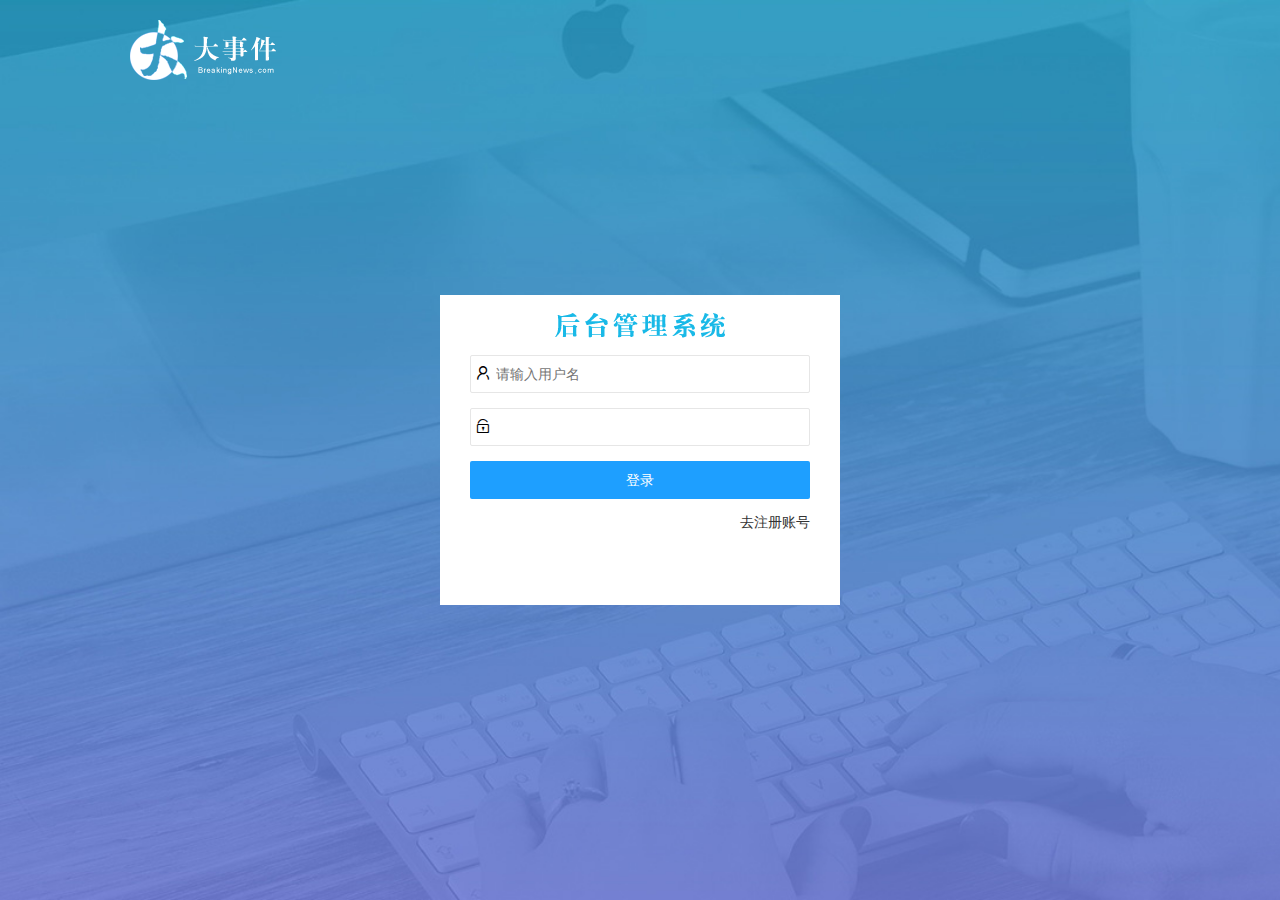
==== commit 9a52c3eb: "开始文章搭建" ====
--- a/index.html
+++ b/index.html
@@ -11,6 +11,8 @@
 
 <body class="layui-layout-body">
   <div class="layui-layout layui-layout-admin">
+
+
     <!-- 头部区域 -->
     <div class="layui-header">
       <!-- 左侧：图片 -->
@@ -26,9 +28,9 @@
           </a>
 
           <dl class="layui-nav-child">
-            <dd><a href="">基本资料</a></dd>
-            <dd><a href="">更换头像</a></dd>
-            <dd><a href="">重置密码</a></dd>
+            <dd><a href="./user/info/info.html" target="fm">基本资料</a></dd>
+            <dd><a href="./user/repwd/repwd.html" target="fm">重置密码</a></dd>
+            <dd><a href="./user/avatar/avatar.html" target="fm">更换头像</a></dd>
           </dl>
 
         </li>
@@ -71,7 +73,7 @@
 
             <dl class="layui-nav-child">
               <dd>
-                <a href="./article/category.html" target="fm">
+                <a href="./article/category/category.html" target="fm">
                   <i class="layui-icon layui-icon-app"></i>类别管理
                 </a>
               </dd>
@@ -104,19 +106,19 @@
             <dl class="layui-nav-child">
 
               <dd>
-                <a href="./user_info/user_info.html" target="fm">
+                <a href="./user/info/info.html" target="fm">
                   <i class="layui-icon layui-icon-app"></i>基本资料
                 </a>
               </dd>
 
               <dd>
-                <a href="./user/repwd.html" target="fm">
-                  <i class="layui-icon layui-icon-app"></i> 重置密码
+                <a href="./user/repwd/repwd.html" target="fm">
+                  <i class="layui-icon layui-icon-app"></i>重置密码
                 </a>
               </dd>
 
               <dd>
-                <a href="./user/avatar.html" target="fm">
+                <a href="./user/avatar/avatar.html" target="fm">
                   <i class="layui-icon layui-icon-app"></i>更换头像
                 </a>
               </dd>
@@ -142,6 +144,7 @@
   </div>
   <script src="./assets/lib/layui/layui.all.js"></script>
   <script src="./assets/lib/jquery.js"></script>
+  <script src="./common.js"></script>
   <script src="./index/index.js"></script>
 </body>
 
